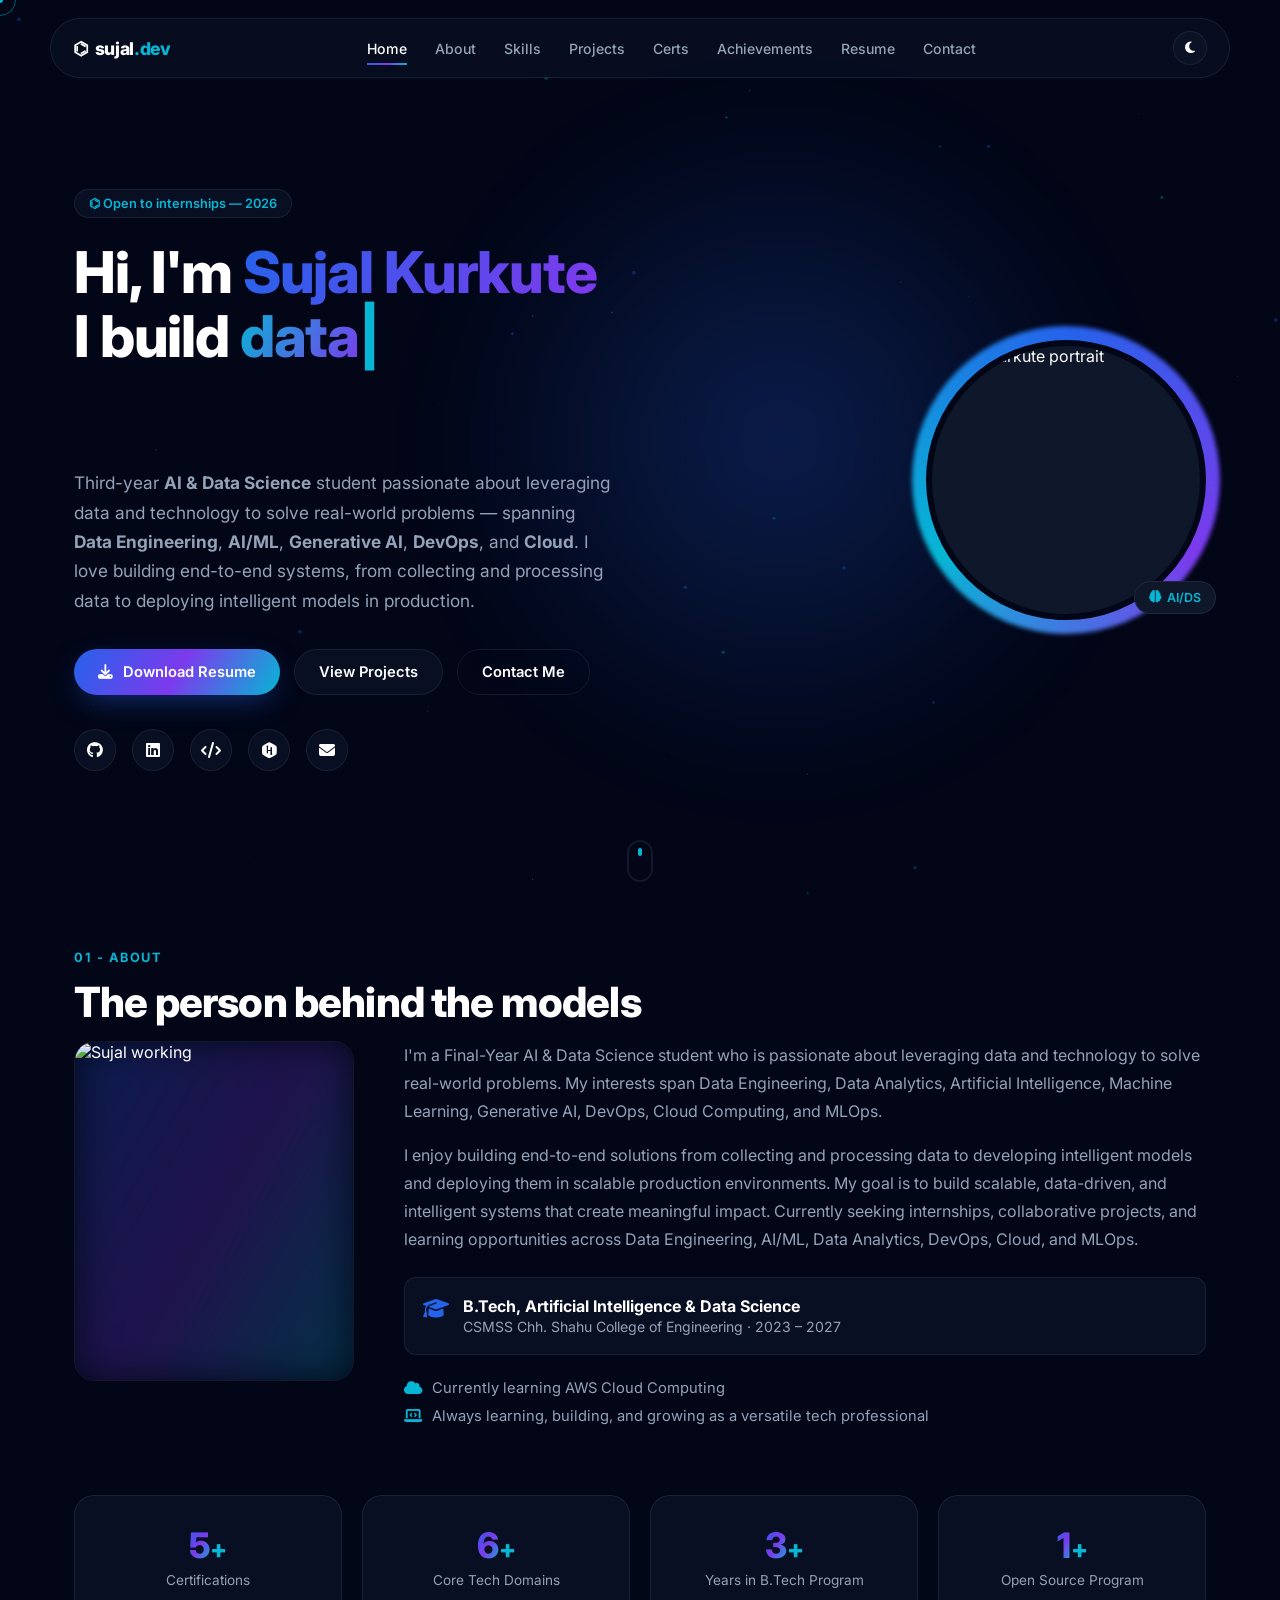
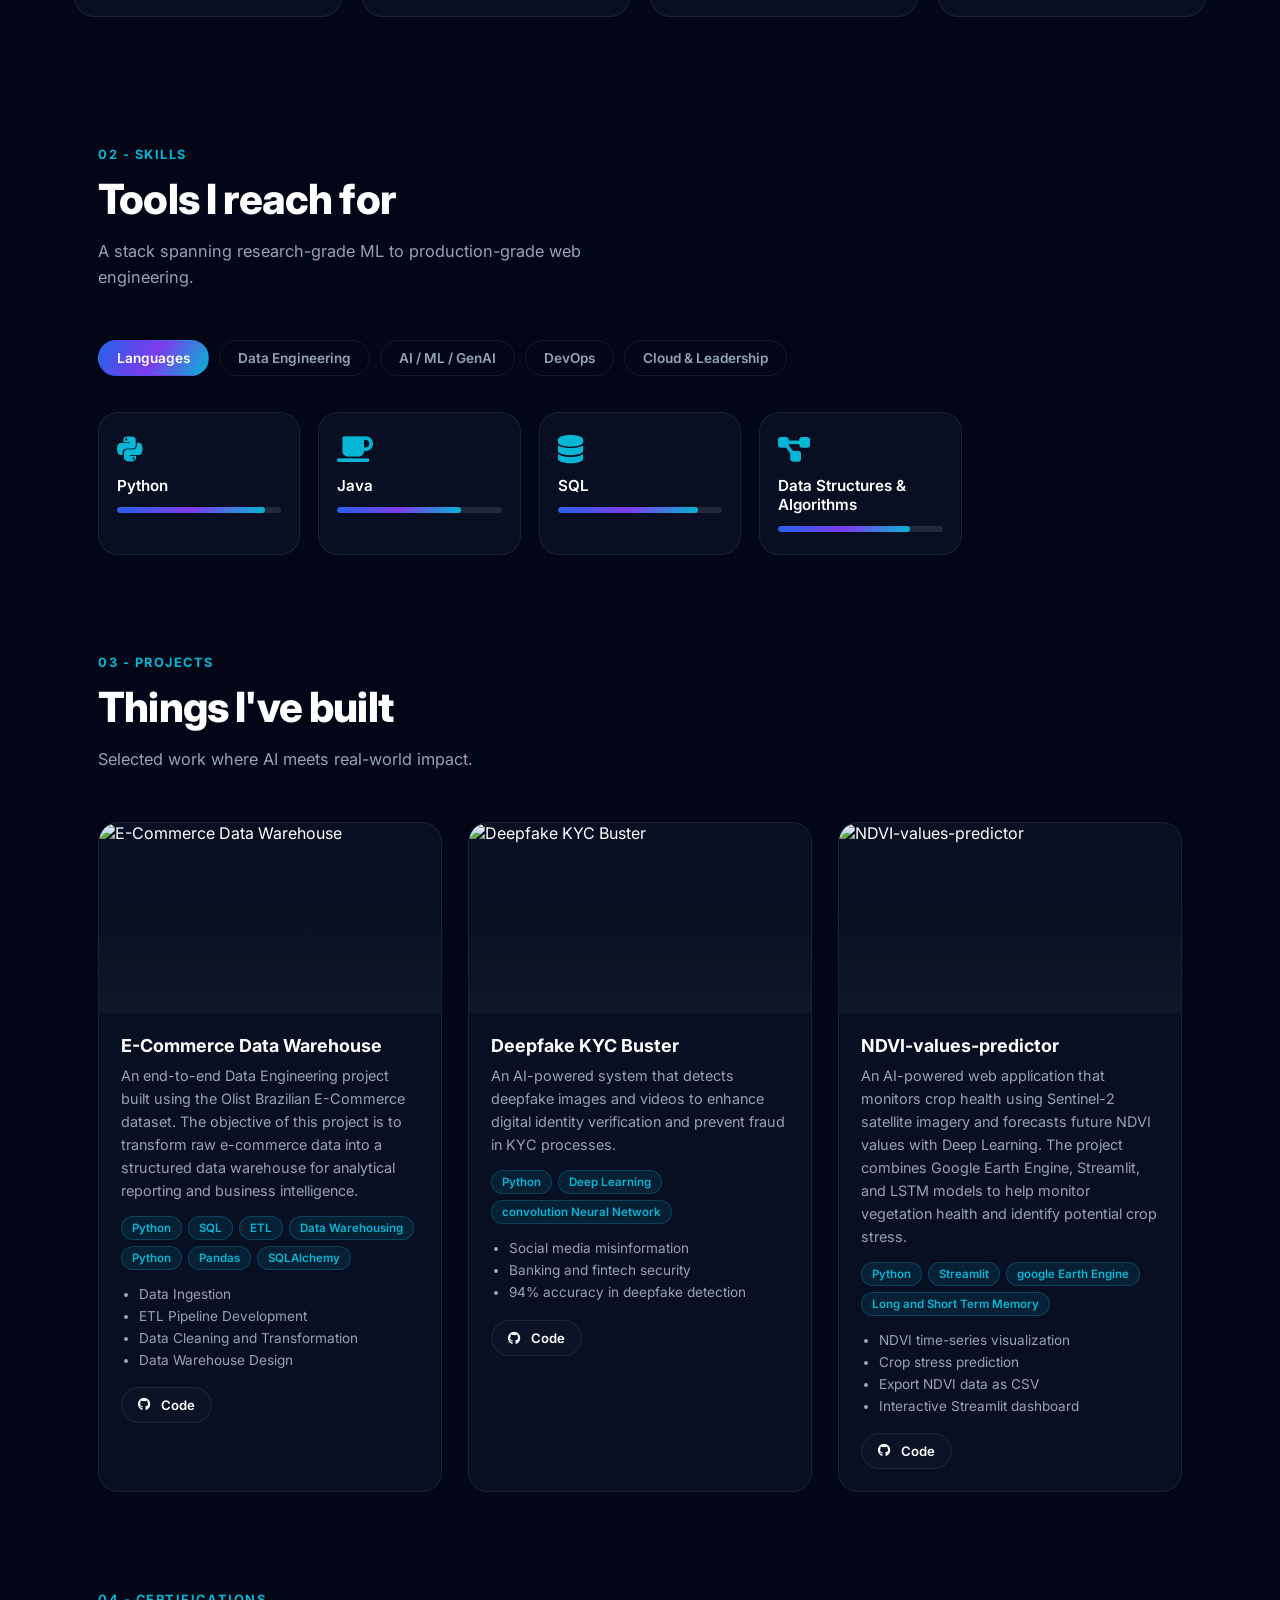
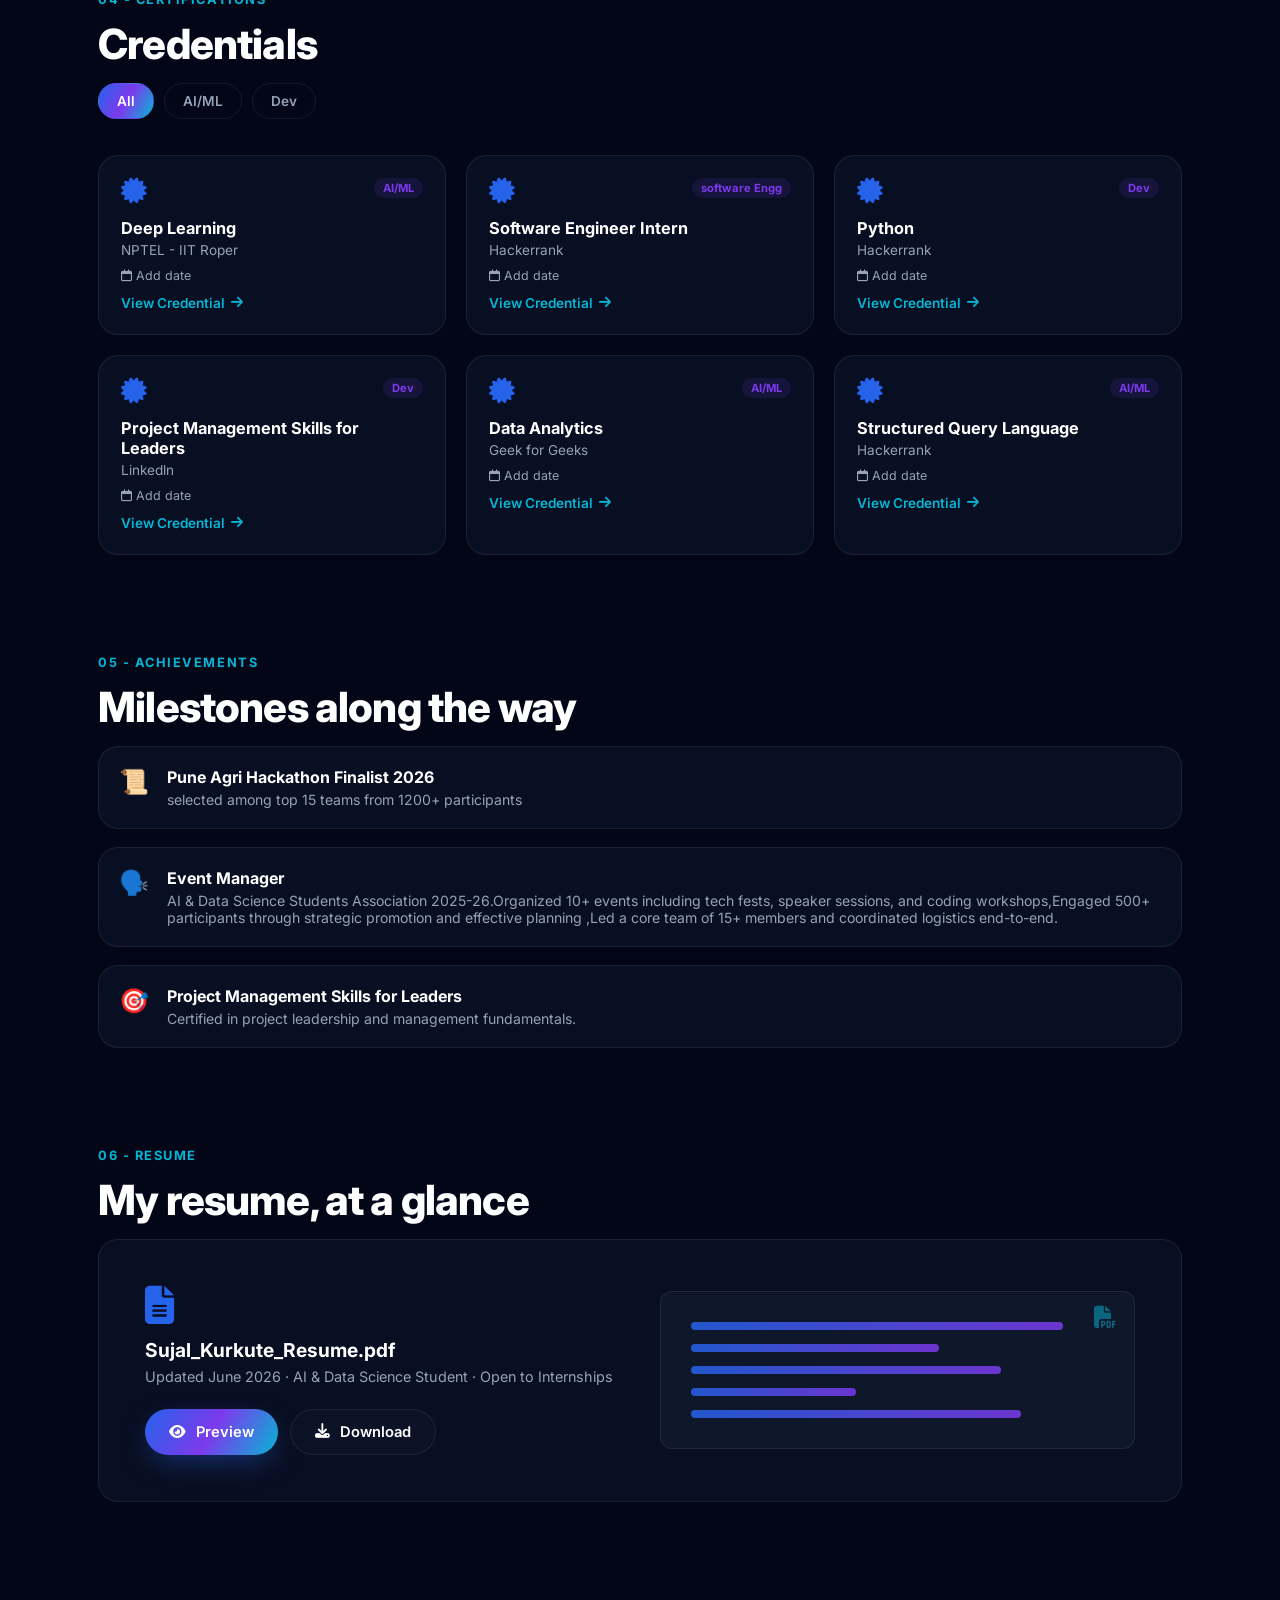
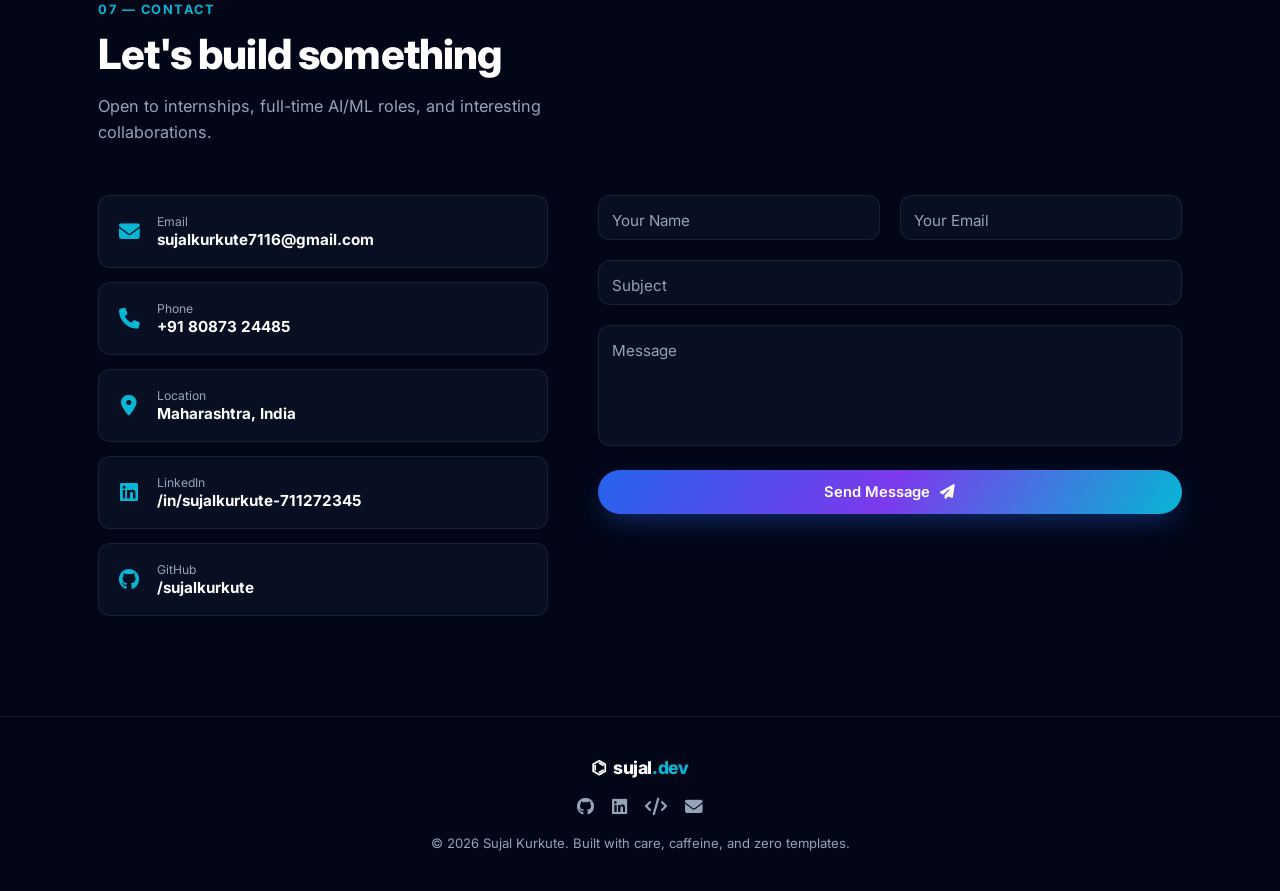
==== index.html @ b801f861 "initial portfolio" ====
<!DOCTYPE html>
<html lang="en">
<head>
<meta charset="UTF-8">
<meta name="viewport" content="width=device-width, initial-scale=1.0">
<title>Sujal Kurkute — AI & Data Science Student | Data Engineering · AI/ML · GenAI</title>
<meta name="description" content="Portfolio of Sujal Kurkute, Third-Year AI & Data Science student specializing in Data Engineering, AI/ML, Generative AI, DevOps, and Cloud. Open to internships.">
<meta property="og:title" content="Sujal Kurkute — AI & Data Science Student">
<meta property="og:description" content="Data Engineering • AI/ML • Generative AI • DevOps • Cloud — building end-to-end intelligent systems. Open to internships.">
<meta property="og:type" content="website">
<link rel="icon" href="data:image/svg+xml,<svg xmlns=%22http://www.w3.org/2000/svg%22 viewBox=%220 0 100 100%22><text y=%22.9em%22 font-size=%2290%22>⌬</text></svg>">

<link rel="preconnect" href="https://fonts.googleapis.com">
<link rel="preconnect" href="https://fonts.gstatic.com" crossorigin>
<link href="https://fonts.googleapis.com/css2?family=Inter:wght@300;400;500;600;700;800;900&family=JetBrains+Mono:wght@400;500;600&display=swap" rel="stylesheet">
<link rel="stylesheet" href="https://cdnjs.cloudflare.com/ajax/libs/font-awesome/6.5.2/css/all.min.css">
<link rel="stylesheet" href="style.css">
</head>
<body>

<!-- Loading Screen -->
<div id="loader">
  <div class="loader-inner">
    <div class="loader-mark">⌬</div>
    <div class="loader-bar"><span></span></div>
  </div>
</div>

<!-- Custom Cursor -->
<div id="cursor-dot"></div>
<div id="cursor-ring"></div>

<!-- Scroll Progress -->
<div id="scroll-progress"></div>

<!-- Background canvas (particles) -->
<canvas id="bg-canvas"></canvas>

<!-- NAVBAR -->
<header id="navbar">
  <nav class="nav-inner">
    <a href="#home" class="logo">⌬ <span>sujal<span class="accent">.dev</span></span></a>
    <ul class="nav-links">
      <li><a href="#home" class="nav-link active" data-link>Home</a></li>
      <li><a href="#about" class="nav-link" data-link>About</a></li>
      <li><a href="#skills" class="nav-link" data-link>Skills</a></li>
      <li><a href="#projects" class="nav-link" data-link>Projects</a></li>
      <li><a href="#certifications" class="nav-link" data-link>Certs</a></li>
      <li><a href="#achievements" class="nav-link" data-link>Achievements</a></li>
      <li><a href="#resume" class="nav-link" data-link>Resume</a></li>
      <li><a href="#contact" class="nav-link" data-link>Contact</a></li>
    </ul>
    <div class="nav-actions">
      <button id="theme-toggle" aria-label="Toggle theme"><i class="fa-solid fa-moon"></i></button>
      <button id="burger" aria-label="Open menu"><span></span><span></span><span></span></button>
    </div>
  </nav>
</header>

<!-- Mobile Menu -->
<div id="mobile-menu">
  <ul>
    <li><a href="#home" data-link>Home</a></li>
    <li><a href="#about" data-link>About</a></li>
    <li><a href="#skills" data-link>Skills</a></li>
    <li><a href="#projects" data-link>Projects</a></li>
    <li><a href="#certifications" data-link>Certs</a></li>
    <li><a href="#achievements" data-link>Achievements</a></li>
    <li><a href="#resume" data-link>Resume</a></li>
    <li><a href="#contact" data-link>Contact</a></li>
  </ul>
</div>

<main>

<!-- HERO -->
<section id="home" class="hero">
  <div class="hero-glow"></div>
  <div class="hero-content">
    <p class="hero-eyebrow reveal">⌬ Open to internships — 2026</p>
    <h1 class="hero-title reveal">
      <span class="hero-line">Hi, I'm <span class="grad-text">Sujal Kurkute</span></span>
      <span class="hero-line hero-typed">I build <span id="typed" class="grad-text-2"></span><span class="cursor-blink">|</span></span>
    </h1>
    <p class="hero-sub reveal">
      Third-year <b>AI &amp; Data Science</b> student passionate about leveraging data and technology to solve real-world problems — spanning <b>Data Engineering</b>, <b>AI/ML</b>, <b>Generative AI</b>, <b>DevOps</b>, and <b>Cloud</b>. I love building end-to-end systems, from collecting and processing data to deploying intelligent models in production.
    </p>
    <div class="hero-cta reveal">
      <a href="#resume" class="btn btn-primary"><i class="fa-solid fa-download"></i> Download Resume</a>
      <a href="#projects" class="btn btn-glass">View Projects</a>
      <a href="#contact" class="btn btn-ghost">Contact Me</a>
    </div>
    <div class="hero-socials reveal">
      <a href="https://github.com/" target="_blank" rel="noopener" aria-label="GitHub"><i class="fa-brands fa-github"></i></a>
      <a href="https://www.linkedin.com/in/sujalkurkute-711272345" target="_blank" rel="noopener" aria-label="LinkedIn"><i class="fa-brands fa-linkedin"></i></a>
      <a href="https://leetcode.com/u/SujalK3123/" target="_blank" rel="noopener" aria-label="LeetCode"><i class="fa-solid fa-code"></i></a>
      <a href="https://hackerrank.com/sujalkurkute7116" target="_blank" rel="noopener" aria-label="HackerRank"><i class="fa-brands fa-hackerrank"></i></a>
      <a href="mailto:sujalkurkute7116@gmail.com" aria-label="Email"><i class="fa-solid fa-envelope"></i></a>
    </div>
  </div>

  <div class="hero-portrait reveal">
    <div class="portrait-ring"></div>
    <div class="portrait-frame">
      <img src="https://api.dicebear.com/7.x/notionists/svg?seed=Sujal&backgroundColor=0f172a" alt="Sujal Kurkute portrait" loading="eager">
    </div>
    <div class="portrait-badge"><i class="fa-solid fa-brain"></i> AI/DS</div>
  </div>

  <a href="#about" class="scroll-indicator" aria-label="Scroll down">
    <span></span>
  </a>
</section>

<!-- ABOUT -->
<section id="about" class="section">
  <p class="section-eyebrow reveal">01 - About</p>
  <h2 class="section-title reveal">The person behind the models</h2>

  <div class="about-grid">
    <div class="about-photo reveal">
      <div class="about-photo-glow"></div>
      <img src="https://api.dicebear.com/7.x/notionists/svg?seed=SujalWork&backgroundColor=1e293b" alt="Sujal working" loading="lazy">
    </div>

    <div class="about-text reveal">
      <p>I'm a Final-Year AI &amp; Data Science student who is passionate about leveraging data and technology to solve real-world problems. My interests span Data Engineering, Data Analytics, Artificial Intelligence, Machine Learning, Generative AI, DevOps, Cloud Computing, and MLOps.</p>
      <p>I enjoy building end-to-end solutions from collecting and processing data to developing intelligent models and deploying them in scalable production environments. My goal is to build scalable, data-driven, and intelligent systems that create meaningful impact. Currently seeking internships, collaborative projects, and learning opportunities across Data Engineering, AI/ML, Data Analytics, DevOps, Cloud, and MLOps.</p>

      <div class="about-edu">
        <i class="fa-solid fa-graduation-cap"></i>
        <div>
          <strong>B.Tech, Artificial Intelligence & Data Science</strong>
          <span>CSMSS Chh. Shahu College of Engineering · 2023 – 2027</span>
        </div>
      </div>

      <div class="about-facts">
        <div class="fact"><i class="fa-solid fa-cloud"></i> Currently learning AWS Cloud Computing</div>
        <div class="fact"><i class="fa-solid fa-laptop-code"></i> Always learning, building, and growing as a versatile tech professional</div>
      </div>
    </div>
  </div>

  <div class="counters reveal">
    <div class="counter-card">
      <span class="counter" data-target="5">0</span><span class="counter-suffix">+</span>
      <p>Certifications</p>
    </div>
    <div class="counter-card">
      <span class="counter" data-target="6">0</span><span class="counter-suffix">+</span>
      <p>Core Tech Domains</p>
    </div>
    <div class="counter-card">
      <span class="counter" data-target="3">0</span><span class="counter-suffix">+</span>
      <p>Years in B.Tech Program</p>
    </div>
    <div class="counter-card">
      <span class="counter" data-target="1">0</span><span class="counter-suffix">+</span>
      <p>Open Source Program</p>
    </div>
  </div>


<!-- SKILLS -->
<section id="skills" class="section">
  <p class="section-eyebrow reveal">02 - Skills</p>
  <h2 class="section-title reveal">Tools I reach for</h2>
  <p class="section-sub reveal">A stack spanning research-grade ML to production-grade web engineering.</p>

  <div class="skills-tabs reveal" id="skills-tabs">
    <button class="tab-btn active" data-tab="languages">Languages</button>
    <button class="tab-btn" data-tab="data">Data Engineering</button>
    <button class="tab-btn" data-tab="ai">AI / ML / GenAI</button>
    <button class="tab-btn" data-tab="devops">DevOps</button>
    <button class="tab-btn" data-tab="cloud">Cloud & Leadership</button>
  </div>

  <div class="skills-grid" id="skills-grid"></div>
</section>

<!-- PROJECTS -->
<section id="projects" class="section">
  <p class="section-eyebrow reveal">03 - Projects</p>
  <h2 class="section-title reveal">Things I've built</h2>
  <p class="section-sub reveal">Selected work where AI meets real-world impact.</p>

  <div class="projects-grid" id="projects-grid"></div>
</section>

<!-- CERTIFICATIONS -->
<section id="certifications" class="section">
  <p class="section-eyebrow reveal">04 - Certifications</p>
  <h2 class="section-title reveal">Credentials</h2>

  <div class="cert-filters reveal" id="cert-filters">
    <button class="tab-btn active" data-filter="all">All</button>
    <button class="tab-btn" data-filter="AI/ML">AI/ML</button>
    <button class="tab-btn" data-filter="Dev">Dev</button>
  </div>

  <div class="certs-grid" id="certs-grid"></div>
</section>

<!-- ACHIEVEMENTS -->
<section id="achievements" class="section">
  <p class="section-eyebrow reveal">05 - Achievements</p>
  <h2 class="section-title reveal">Milestones along the way</h2>

  <div class="achievements-timeline" id="achievements-timeline"></div>
</section>

<!-- RESUME -->
<section id="resume" class="section">
  <p class="section-eyebrow reveal">06 - Resume</p>
  <h2 class="section-title reveal">My resume, at a glance</h2>

  <div class="resume-card reveal">
    <div class="resume-card-left">
      <i class="fa-solid fa-file-lines resume-icon"></i>
      <h3>Sujal_Kurkute_Resume.pdf</h3>
      <p>Updated June 2026 · AI & Data Science Student · Open to Internships</p>
      <div class="resume-actions">
        <a href="#" class="btn btn-primary" id="preview-resume-btn"><i class="fa-solid fa-eye"></i> Preview</a>
        <a href="assets/resume.pdf" download class="btn btn-glass"><i class="fa-solid fa-download"></i> Download</a>
      </div>
    </div>
    <div class="resume-card-right">
  <i class="fa-solid fa-file-pdf" style="position:absolute;top:14px;right:18px;font-size:1.4rem;color:var(--accent);opacity:.5;"></i>
  <div class="resume-mini-line" style="width:90%"></div>
      <div class="resume-mini-line" style="width:60%"></div>
      <div class="resume-mini-line" style="width:75%"></div>
      <div class="resume-mini-line" style="width:40%"></div>
      <div class="resume-mini-line" style="width:80%"></div>
    </div>
  </div>
</section>

<!-- CONTACT -->
<section id="contact" class="section">
  <p class="section-eyebrow reveal">07 — Contact</p>
  <h2 class="section-title reveal">Let's build something</h2>
  <p class="section-sub reveal">Open to internships, full-time AI/ML roles, and interesting collaborations.</p>

  <div class="contact-grid">
    <div class="contact-info reveal">
      <a href="mailto:sujalkurkute7116@gmail.com" class="contact-row">
        <i class="fa-solid fa-envelope"></i>
        <div><span>Email</span><strong>sujalkurkute7116@gmail.com</strong></div>
      </a>
      <a href="tel:+918087324485" class="contact-row">
        <i class="fa-solid fa-phone"></i>
        <div><span>Phone</span><strong>+91 80873 24485</strong></div>
      </a>
      <div class="contact-row">
        <i class="fa-solid fa-location-dot"></i>
        <div><span>Location</span><strong>Maharashtra, India</strong></div>
      </div>
      <a href="https://www.linkedin.com/in/sujalkurkute-711272345" target="_blank" rel="noopener" class="contact-row">
        <i class="fa-brands fa-linkedin"></i>
        <div><span>LinkedIn</span><strong>/in/sujalkurkute-711272345</strong></div>
      </a>
      <a href="https://github.com/sujalkurkute" target="_blank" rel="noopener" class="contact-row">
        <i class="fa-brands fa-github"></i>
        <div><span>GitHub</span><strong>/sujalkurkute</strong></div>
      </a>
    </div>

    <form class="contact-form reveal" id="contact-form">
      <div class="form-row">
        <div class="form-field">
          <input type="text" id="name" required placeholder=" ">
          <label for="name">Your Name</label>
        </div>
        <div class="form-field">
          <input type="email" id="email" required placeholder=" ">
          <label for="email">Your Email</label>
        </div>
      </div>
      <div class="form-field">
        <input type="text" id="subject" required placeholder=" ">
        <label for="subject">Subject</label>
      </div>
      <div class="form-field">
        <textarea id="message" rows="5" required placeholder=" "></textarea>
        <label for="message">Message</label>
      </div>
      <button type="submit" class="btn btn-primary btn-submit">
        <span class="btn-submit-text">Send Message</span>
        <i class="fa-solid fa-paper-plane"></i>
      </button>
      <div class="form-success" id="form-success">
        <i class="fa-solid fa-circle-check"></i> Message sent! I'll get back to you soon.
      </div>
    </form>
  </div>
</section>

</main>

<!-- FOOTER -->
<footer>
  <div class="footer-inner">
    <a href="#home" class="logo">⌬ <span>sujal<span class="accent">.dev</span></span></a>
    <div class="footer-socials">
      <a href="https://github.com/" target="_blank" rel="noopener" aria-label="GitHub"><i class="fa-brands fa-github"></i></a>
      <a href="https://www.linkedin.com/in/sujalkurkute-711272345" target="_blank" rel="noopener" aria-label="LinkedIn"><i class="fa-brands fa-linkedin"></i></a>
      <a href="https://leetcode.com/" target="_blank" rel="noopener" aria-label="LeetCode"><i class="fa-solid fa-code"></i></a>
      <a href="mailto:sujalkurkute7116@gmail.com" aria-label="Email"><i class="fa-solid fa-envelope"></i></a>
    </div>
    <p>© 2026 Sujal Kurkute. Built with care, caffeine, and zero templates.</p>
  </div>
  <button id="back-to-top" aria-label="Back to top"><i class="fa-solid fa-arrow-up"></i></button>
</footer>

<script src="script.js"></script>
</body>
</html>
---- style.css ----
/* =========================================================
   DESIGN TOKENS
========================================================= */
:root{
  --bg: #020617;
  --bg-soft: #060b1f;
  --card: #0F172A;
  --card-soft: rgba(15,23,42,0.6);
  --border: rgba(148,163,184,0.12);
  --text: #FFFFFF;
  --text-dim: #94A3B8;
  --primary: #2563EB;
  --secondary: #7C3AED;
  --accent: #06B6D4;
  --grad: linear-gradient(120deg, var(--primary), var(--secondary), var(--accent));
  --radius: 20px;
  --radius-sm: 12px;
  --shadow: 0 20px 60px -20px rgba(2,6,23,0.8);
  --ease: cubic-bezier(.16,1,.3,1);
}

[data-theme="light"]{
  --bg:#f4f6fb;
  --bg-soft:#eceff7;
  --card:#ffffff;
  --card-soft:rgba(255,255,255,0.7);
  --border: rgba(15,23,42,0.08);
  --text:#0b1224;
  --text-dim:#475569;
  --shadow: 0 20px 60px -20px rgba(15,23,42,0.15);
}

*{margin:0;padding:0;box-sizing:border-box;}
html{scroll-behavior:smooth;}
body{
  background:var(--bg);
  color:var(--text);
  font-family:'Inter',sans-serif;
  overflow-x:hidden;
  cursor:none;
  transition:background .4s var(--ease), color .4s var(--ease);
}
@media (max-width: 860px){ body{ cursor:auto; } #cursor-dot,#cursor-ring{display:none;} }

a{color:inherit;text-decoration:none;}
ul{list-style:none;}
button{font-family:inherit;border:none;background:none;color:inherit;cursor:pointer;}
img{max-width:100%;display:block;}
.accent{color:var(--accent);}
.grad-text{
  background:var(--grad);
  -webkit-background-clip:text;background-clip:text;color:transparent;
  background-size:200% auto; animation: gradMove 6s linear infinite;
}
.grad-text-2{
  background:linear-gradient(120deg,var(--accent),var(--secondary));
  -webkit-background-clip:text;background-clip:text;color:transparent;
}
@keyframes gradMove{ to{ background-position:200% center; } }

/* =========================================================
   LOADER
========================================================= */
#loader{
  position:fixed;inset:0;z-index:9999;background:var(--bg);
  display:flex;align-items:center;justify-content:center;
  transition:opacity .6s var(--ease), visibility .6s;
}
#loader.done{opacity:0;visibility:hidden;}
.loader-inner{text-align:center;}
.loader-mark{font-size:3rem;color:var(--primary);animation:pulse 1.4s ease-in-out infinite;}
@keyframes pulse{0%,100%{transform:scale(1);opacity:.7;}50%{transform:scale(1.15);opacity:1;}}
.loader-bar{width:160px;height:3px;background:rgba(148,163,184,.2);border-radius:99px;margin-top:18px;overflow:hidden;}
.loader-bar span{display:block;height:100%;width:40%;background:var(--grad);animation:loadbar 1.2s ease-in-out infinite;}
@keyframes loadbar{0%{transform:translateX(-100%);}100%{transform:translateX(250%);}}

/* =========================================================
   CURSOR
========================================================= */
#cursor-dot,#cursor-ring{
  position:fixed;top:0;left:0;pointer-events:none;z-index:9998;
  border-radius:50%; transform:translate(-50%,-50%);
}
#cursor-dot{width:6px;height:6px;background:var(--accent);}
#cursor-ring{width:32px;height:32px;border:1px solid rgba(6,182,212,.5);transition:width .2s,height .2s,border-color .2s,background .2s;}
#cursor-ring.hover{width:54px;height:54px;background:rgba(37,99,235,.12);border-color:var(--primary);}

/* =========================================================
   SCROLL PROGRESS
========================================================= */
#scroll-progress{
  position:fixed;top:0;left:0;height:3px;width:0%;z-index:9997;
  background:var(--grad); transition:width .1s linear;
}

/* =========================================================
   BACKGROUND CANVAS
========================================================= */
#bg-canvas{position:fixed;inset:0;z-index:0;pointer-events:none;opacity:.6;}

/* =========================================================
   NAVBAR
========================================================= */
#navbar{
  position:fixed;top:0;left:0;right:0;z-index:100;
  display:flex;justify-content:center;padding:18px 24px;
  transition:padding .3s var(--ease);
}
.nav-inner{
  width:100%;max-width:1180px;display:flex;align-items:center;justify-content:space-between;
  padding:12px 22px;border-radius:99px;
  background:rgba(15,23,42,.45);
  backdrop-filter:blur(10px);-webkit-backdrop-filter:blur(10px);
  border:1px solid var(--border);
  transition:background .3s, box-shadow .3s;
}
[data-theme="light"] .nav-inner{ background:rgba(255,255,255,.6); }
#navbar.scrolled .nav-inner{box-shadow:var(--shadow);}
.logo{font-weight:800;font-size:1.1rem;letter-spacing:-.02em;display:flex;gap:6px;align-items:center;}
.nav-links{display:flex;gap:28px;}
.nav-link{
  position:relative;font-size:.88rem;font-weight:500;color:var(--text-dim);
  padding:4px 0; transition:color .25s;
}
.nav-link::after{
  content:'';position:absolute;left:0;bottom:-4px;height:2px;width:0;
  background:var(--grad);transition:width .3s var(--ease);
}
.nav-link:hover,.nav-link.active{color:var(--text);}
.nav-link:hover::after,.nav-link.active::after{width:100%;}
.nav-actions{display:flex;align-items:center;gap:14px;}
#theme-toggle{
  width:34px;height:34px;border-radius:50%;display:flex;align-items:center;justify-content:center;
  background:var(--card-soft);border:1px solid var(--border);transition:transform .3s;
}
#theme-toggle:hover{transform:rotate(20deg);}
#burger{display:none;flex-direction:column;gap:5px;width:24px;}
#burger span{height:2px;width:100%;background:var(--text);border-radius:2px;transition:.3s;}

@media (max-width: 900px){
  .nav-links{display:none;}
  #burger{display:flex;}
}

#mobile-menu{
  position:fixed;top:0;right:0;height:100vh;width:78vw;max-width:320px;z-index:99;
  background:rgba(2,6,23,.9);backdrop-filter:blur(20px);
  transform:translateX(100%); transition:transform .45s var(--ease);
  display:flex;align-items:center;padding:40px;
}
[data-theme="light"] #mobile-menu{background:rgba(244,246,251,.95);}
#mobile-menu.open{transform:translateX(0);}
#mobile-menu ul{display:flex;flex-direction:column;gap:26px;}
#mobile-menu a{font-size:1.3rem;font-weight:600;}

/* =========================================================
   HERO
========================================================= */
.hero{
  position:relative;min-height:100vh;display:flex;align-items:center;justify-content:space-between;
  max-width:1180px;margin:0 auto;padding:140px 24px 80px;gap:40px;flex-wrap:wrap;
  z-index:1;
}
.hero-glow{
  position:absolute;top:10%;left:50%;width:700px;height:700px;
  background:radial-gradient(circle, rgba(37,99,235,.25), transparent 70%);
  filter:blur(40px); transform:translateX(-30%);z-index:-1;pointer-events:none;
}
.hero-content{flex:1 1 540px;max-width:640px;}
.hero-eyebrow{
  display:inline-flex;align-items:center;gap:8px;font-size:.8rem;font-weight:600;color:var(--accent);
  padding:6px 14px;border:1px solid var(--border);border-radius:99px;background:var(--card-soft);
  margin-bottom:22px;
}
.hero-title{font-size:clamp(2.2rem,5.5vw,3.6rem);font-weight:800;line-height:1.12;letter-spacing:-.02em;margin-bottom:20px;}
.hero-line{display:block;}
.hero-typed{
  min-height:2.5em;
  display:inline-block;
}
.cursor-blink{animation:blink 1s step-end infinite;color:var(--accent);}
@keyframes blink{50%{opacity:0;}}
.hero-sub{font-size:1.08rem;color:var(--text-dim);max-width:540px;line-height:1.7;margin-bottom:34px;}
.hero-cta{display:flex;gap:14px;flex-wrap:wrap;margin-bottom:34px;}
.hero-socials{display:flex;gap:16px;}
.hero-socials a{
  width:42px;height:42px;border-radius:50%;display:flex;align-items:center;justify-content:center;
  border:1px solid var(--border);background:var(--card-soft);transition:transform .25s,border-color .25s,color .25s;
}
.hero-socials a:hover{transform:translateY(-4px);border-color:var(--accent);color:var(--accent);}

.hero-portrait{position:relative;flex:0 0 280px;width:280px;height:280px;display:flex;align-items:center;justify-content:center;}
.portrait-ring{
  position:absolute;inset:-14px;border-radius:50%;
  background:conic-gradient(from 0deg, var(--primary), var(--secondary), var(--accent), var(--primary));
  animation:spin 8s linear infinite; filter:blur(2px);
}
@keyframes spin{to{transform:rotate(360deg);}}
.portrait-frame{
  position:relative;width:100%;height:100%;border-radius:50%;overflow:hidden;
  border:6px solid var(--bg); background:var(--card); z-index:1;
}
.portrait-frame img{width:100%;height:100%;object-fit:cover;}
.portrait-badge{
  position:absolute;bottom:6px;right:-10px;background:var(--card);border:1px solid var(--border);
  padding:8px 14px;border-radius:99px;font-size:.78rem;font-weight:600;display:flex;gap:6px;align-items:center;
  box-shadow:var(--shadow);z-index:2;color:var(--accent);
}

.scroll-indicator{
  position:absolute;bottom:18px;left:50%;transform:translateX(-50%);
  width:26px;height:42px;border:2px solid var(--border);border-radius:14px;
}
.scroll-indicator span{
  position:absolute;top:6px;left:50%;width:4px;height:8px;background:var(--accent);border-radius:2px;
  transform:translateX(-50%); animation:scrollDot 1.6s ease-in-out infinite;
}
@keyframes scrollDot{0%{opacity:1;top:6px;}100%{opacity:0;top:22px;}}

/* =========================================================
   BUTTONS
========================================================= */
.btn{
  display:inline-flex;align-items:center;gap:10px;padding:13px 24px;border-radius:99px;
  font-weight:600;font-size:.92rem;transition:transform .25s var(--ease), box-shadow .25s, background .25s, border-color .25s;
  white-space:nowrap;
}
.btn-primary{background:var(--grad);color:#fff;box-shadow:0 10px 30px -8px rgba(37,99,235,.5);}
.btn-primary:hover{transform:translateY(-3px);box-shadow:0 16px 36px -8px rgba(37,99,235,.65);}
.btn-glass{background:var(--card-soft);border:1px solid var(--border);backdrop-filter:blur(10px);}
.btn-glass:hover{transform:translateY(-3px);border-color:var(--accent);}
.btn-ghost{border:1px solid var(--border);}
.btn-ghost:hover{transform:translateY(-3px);border-color:var(--secondary);color:var(--secondary);}

/* =========================================================
   SECTIONS GENERIC
========================================================= */
.section{
  position:relative;max-width:1180px;margin:0 auto;padding:50px 24px;z-index:1;
}
.section-eyebrow{
  font-size:.8rem;font-weight:700;letter-spacing:.12em;text-transform:uppercase;color:var(--accent);margin-bottom:12px;
}
.section-title{font-size:clamp(1.8rem,3.6vw,2.6rem);font-weight:800;letter-spacing:-.02em;margin-bottom:14px;}
.section-sub{color:var(--text-dim);max-width:560px;margin-bottom:50px;font-size:1.02rem;line-height:1.6;}

/* reveal-on-scroll */
.reveal{opacity:0;transform:translateY(32px);transition:opacity .8s var(--ease), transform .8s var(--ease);}
.reveal.in{opacity:1;transform:translateY(0);}

/* =========================================================
   ABOUT
========================================================= */
.about-grid{display:grid;grid-template-columns:280px 1fr;gap:50px;margin-bottom:70px;}
@media (max-width:760px){.about-grid{grid-template-columns:1fr;}}
.about-photo{position:relative;border-radius:var(--radius);overflow:hidden;border:1px solid var(--border);height:340px;}
.about-photo img{width:100%;height:100%;object-fit:cover;}
.about-photo-glow{position:absolute;inset:-2px;background:var(--grad);opacity:.25;filter:blur(20px);z-index:-1;}
.about-text p{color:var(--text-dim);line-height:1.75;margin-bottom:16px;font-size:1rem;}
.about-edu{
  display:flex;gap:14px;align-items:flex-start;margin:24px 0;padding:18px;border:1px solid var(--border);
  border-radius:var(--radius-sm);background:var(--card-soft);
}
.about-edu i{color:var(--primary);font-size:1.3rem;margin-top:2px;}
.about-edu strong{display:block;}
.about-edu span{color:var(--text-dim);font-size:.88rem;}
.about-facts{display:flex;flex-direction:column;gap:10px;}
.fact{display:flex;gap:10px;align-items:center;color:var(--text-dim);font-size:.92rem;}
.fact i{color:var(--accent);width:18px;}

.counters{display:grid;grid-template-columns:repeat(4,1fr);gap:20px;margin-bottom:80px;}
@media (max-width:760px){.counters{grid-template-columns:repeat(2,1fr);}}
.counter-card{
  text-align:center;padding:28px 16px;border-radius:var(--radius);border:1px solid var(--border);
  background:var(--card-soft);
}
.counter{font-size:2.2rem;font-weight:800;background:var(--grad);-webkit-background-clip:text;background-clip:text;color:transparent;}
.counter-suffix{font-size:1.6rem;font-weight:800;color:var(--accent);}
.counter-card p{color:var(--text-dim);font-size:.85rem;margin-top:6px;}

.timeline{position:relative;padding-left:30px;border-left:2px solid var(--border);}
.timeline-item{position:relative;padding-bottom:34px;}
.timeline-item:last-child{padding-bottom:0;}
.timeline-dot{
  position:absolute;left:-37px;top:2px;width:14px;height:14px;border-radius:50%;
  background:var(--grad);box-shadow:0 0 0 4px var(--bg);
}
.timeline-date{font-size:.78rem;font-weight:700;color:var(--accent);text-transform:uppercase;letter-spacing:.05em;}
.timeline-item h4{margin:6px 0 6px;font-size:1.08rem;}
.timeline-item p{color:var(--text-dim);font-size:.92rem;}

/* =========================================================
   SKILLS
========================================================= */
.skills-tabs{display:flex;gap:10px;flex-wrap:wrap;margin-bottom:36px;}
.tab-btn{
  padding:9px 18px;border-radius:99px;border:1px solid var(--border);font-size:.85rem;font-weight:600;
  color:var(--text-dim); transition:.25s;
}
.tab-btn.active{background:var(--grad);color:#fff;border-color:transparent;}
.tab-btn:hover{color:var(--text);}

.skills-grid{display:grid;grid-template-columns:repeat(auto-fill,minmax(170px,1fr));gap:18px;}
.skill-card{
  position:relative;padding:22px 18px;border-radius:var(--radius);border:1px solid var(--border);
  background:var(--card-soft);overflow:hidden;transition:transform .3s var(--ease), border-color .3s;
}
.skill-card::before{
  content:'';position:absolute;inset:0;border-radius:var(--radius);padding:1px;
  background:var(--grad);opacity:0;transition:opacity .3s;
  -webkit-mask:linear-gradient(#fff 0 0) content-box, linear-gradient(#fff 0 0);
  -webkit-mask-composite:xor;mask-composite:exclude;
}
.skill-card:hover{transform:translateY(-6px);}
.skill-card:hover::before{opacity:1;}
.skill-icon{font-size:1.8rem;color:var(--accent);margin-bottom:12px;}
.skill-name{font-weight:600;font-size:.95rem;margin-bottom:12px;}
.skill-bar{height:6px;border-radius:99px;background:rgba(148,163,184,.18);overflow:hidden;}
.skill-bar span{display:block;height:100%;width:0;border-radius:99px;background:var(--grad);transition:width 1.1s var(--ease);}

/* =========================================================
   PROJECTS
========================================================= */
.projects-grid{display:grid;grid-template-columns:repeat(auto-fit,minmax(320px,1fr));gap:26px;}
.project-card{
  position:relative;border-radius:var(--radius);overflow:hidden;border:1px solid var(--border);
  background:var(--card-soft);transition:transform .15s var(--ease);transform-style:preserve-3d;
}
.project-img{height:190px;overflow:hidden;position:relative;}
.project-img img{width:100%;height:100%;object-fit:cover;transition:transform .5s var(--ease);}
.project-card:hover .project-img img{transform:scale(1.08);}
.project-img::after{
  content:'';position:absolute;inset:0;background:linear-gradient(180deg,transparent 40%, var(--card) 100%);
}
.project-body{padding:22px;}
.project-body h3{font-size:1.12rem;margin-bottom:8px;}
.project-body p{color:var(--text-dim);font-size:.9rem;line-height:1.6;margin-bottom:14px;}
.project-tags{display:flex;gap:6px;flex-wrap:wrap;margin-bottom:14px;}
.project-tags span{
  font-size:.72rem;font-weight:600;padding:4px 10px;border-radius:99px;color:var(--accent);
  background:rgba(6,182,212,.1);border:1px solid rgba(6,182,212,.25);
}
.project-features{list-style:disc;padding-left:18px;color:var(--text-dim);font-size:.85rem;margin-bottom:16px;line-height:1.6;}
.project-links{display:flex;gap:10px;}
.project-links .btn{padding:9px 16px;font-size:.82rem;}

/* =========================================================
   CERTS
========================================================= */
.cert-filters{display:flex;gap:10px;margin-bottom:36px;}
.certs-grid{display:grid;grid-template-columns:repeat(auto-fit,minmax(280px,1fr));gap:20px;}
.cert-card{
  padding:22px;border-radius:var(--radius);border:1px solid var(--border);background:var(--card-soft);
  transition:transform .3s var(--ease), border-color .3s;
}
.cert-card:hover{transform:translateY(-5px);border-color:var(--primary);}
.cert-card-top{display:flex;justify-content:space-between;align-items:flex-start;margin-bottom:14px;}
.cert-icon{font-size:1.6rem;color:var(--primary);}
.cert-tag{font-size:.7rem;font-weight:700;padding:3px 9px;border-radius:99px;background:rgba(124,58,237,.12);color:var(--secondary);}
.cert-card h4{font-size:1.02rem;margin-bottom:4px;}
.cert-card .cert-org{color:var(--text-dim);font-size:.85rem;margin-bottom:10px;}
.cert-card .cert-date{color:var(--text-dim);font-size:.78rem;}
.cert-link{display:inline-flex;align-items:center;gap:6px;margin-top:12px;font-size:.85rem;font-weight:600;color:var(--accent);}

/* =========================================================
   ACHIEVEMENTS
========================================================= */
.achievements-timeline{display:flex;flex-direction:column;gap:18px;}
.ach-item{
  display:flex;gap:18px;align-items:flex-start;padding:20px;border-radius:var(--radius);
  border:1px solid var(--border);background:var(--card-soft);transition:transform .3s, border-color .3s;
}
.ach-item:hover{transform:translateX(6px);border-color:var(--accent);}
.ach-icon{font-size:1.5rem;flex:0 0 auto;}
.ach-item h4{margin-bottom:4px;font-size:1rem;}
.ach-item p{color:var(--text-dim);font-size:.88rem;}

/* =========================================================
   RESUME
========================================================= */
.resume-card{
  display:grid;grid-template-columns:1fr 1fr;gap:40px;align-items:center;
  border:1px solid var(--border);background:var(--card-soft);border-radius:var(--radius);padding:46px;
}
@media (max-width:760px){.resume-card{grid-template-columns:1fr;}}
.resume-icon{font-size:2.4rem;color:var(--primary);margin-bottom:14px;}
.resume-card-left h3{font-size:1.2rem;margin-bottom:6px;}
.resume-card-left p{color:var(--text-dim);font-size:.9rem;margin-bottom:24px;}
.resume-actions{display:flex;gap:12px;flex-wrap:wrap;}
.resume-card-right{
  position:relative;display:flex;flex-direction:column;gap:14px;padding:30px;
  border-radius:var(--radius-sm);background:var(--card);border:1px solid var(--border);overflow:hidden;
}
.resume-card-right::after{
  content:'';position:absolute;top:0;left:-150%;width:60%;height:100%;
  background:linear-gradient(90deg, transparent, rgba(255,255,255,.08), transparent);
  animation:shimmer 3s ease-in-out infinite;
}
@keyframes shimmer{
  0%{left:-60%;}
  100%{left:140%;}
}
.resume-mini-line{
  height:8px;border-radius:99px;
  background:linear-gradient(90deg, var(--primary), var(--secondary), var(--accent));
  background-size:200% auto;
  animation:gradMove 4s linear infinite, growLine 1.2s var(--ease) backwards;
  opacity:.85;
}
.resume-mini-line:nth-child(1){animation-delay:.1s;}
.resume-mini-line:nth-child(2){animation-delay:.25s;}
.resume-mini-line:nth-child(3){animation-delay:.4s;}
.resume-mini-line:nth-child(4){animation-delay:.55s;}
.resume-mini-line:nth-child(5){animation-delay:.7s;}
@keyframes growLine{
  from{ width:0% !important; }
}

/* =========================================================
   CONTACT
========================================================= */
.contact-grid{display:grid;grid-template-columns:1fr 1.3fr;gap:50px;}
@media (max-width:800px){.contact-grid{grid-template-columns:1fr;}}
.contact-info{display:flex;flex-direction:column;gap:14px;}
.contact-row{
  display:flex;gap:16px;align-items:center;padding:18px;border-radius:var(--radius-sm);
  border:1px solid var(--border);background:var(--card-soft);transition:transform .25s,border-color .25s;
}
.contact-row:hover{transform:translateX(6px);border-color:var(--primary);}
.contact-row i{font-size:1.3rem;color:var(--accent);width:24px;text-align:center;}
.contact-row span{display:block;font-size:.76rem;color:var(--text-dim);}
.contact-row strong{font-size:.95rem;}

.contact-form{display:flex;flex-direction:column;gap:20px;}
.form-row{display:grid;grid-template-columns:1fr 1fr;gap:20px;}
@media (max-width:560px){.form-row{grid-template-columns:1fr;}}
.form-field{position:relative;}
.form-field input,.form-field textarea{
  width:100%;padding:16px 14px 8px;background:var(--card-soft);border:1px solid var(--border);
  border-radius:var(--radius-sm);color:var(--text);font-family:inherit;font-size:.95rem;resize:none;
  transition:border-color .25s;
}
.form-field input:focus,.form-field textarea:focus{outline:none;border-color:var(--primary);}
.form-field label{
  position:absolute;left:14px;top:16px;color:var(--text-dim);font-size:.95rem;pointer-events:none;
  transition:.2s var(--ease);
}
.form-field input:focus + label,.form-field input:not(:placeholder-shown) + label,
.form-field textarea:focus + label,.form-field textarea:not(:placeholder-shown) + label{
  top:5px;font-size:.7rem;color:var(--accent);
}
.btn-submit{justify-content:center;position:relative;overflow:hidden;}
.form-success{
  display:none;align-items:center;gap:8px;color:#22c55e;font-size:.9rem;font-weight:600;
}
.form-success.show{display:flex;animation:fadeUp .4s var(--ease);}
@keyframes fadeUp{from{opacity:0;transform:translateY(8px);}to{opacity:1;transform:translateY(0);}}

/* =========================================================
   FOOTER
========================================================= */
footer{position:relative;border-top:1px solid var(--border);padding:40px 24px;z-index:1;}
.footer-inner{max-width:1180px;margin:0 auto;display:flex;flex-direction:column;align-items:center;gap:18px;text-align:center;}
.footer-socials{display:flex;gap:18px;}
.footer-socials a{color:var(--text-dim);font-size:1.1rem;transition:color .25s;}
.footer-socials a:hover{color:var(--accent);}
footer p{color:var(--text-dim);font-size:.82rem;}
#back-to-top{
  position:fixed;bottom:26px;right:26px;width:46px;height:46px;border-radius:50%;
  background:var(--grad);color:#fff;display:flex;align-items:center;justify-content:center;
  box-shadow:var(--shadow);opacity:0;pointer-events:none;transform:translateY(10px);
  transition:opacity .3s,transform .3s; z-index:50;
}
#back-to-top.show{opacity:1;pointer-events:auto;transform:translateY(0);}

/* Reduced motion */
@media (prefers-reduced-motion: reduce){
  *{animation-duration:.001ms !important;transition-duration:.001ms !important;}
}

/* Focus visibility */
a:focus-visible,button:focus-visible,input:focus-visible,textarea:focus-visible{
  outline:2px solid var(--accent);outline-offset:2px;
}
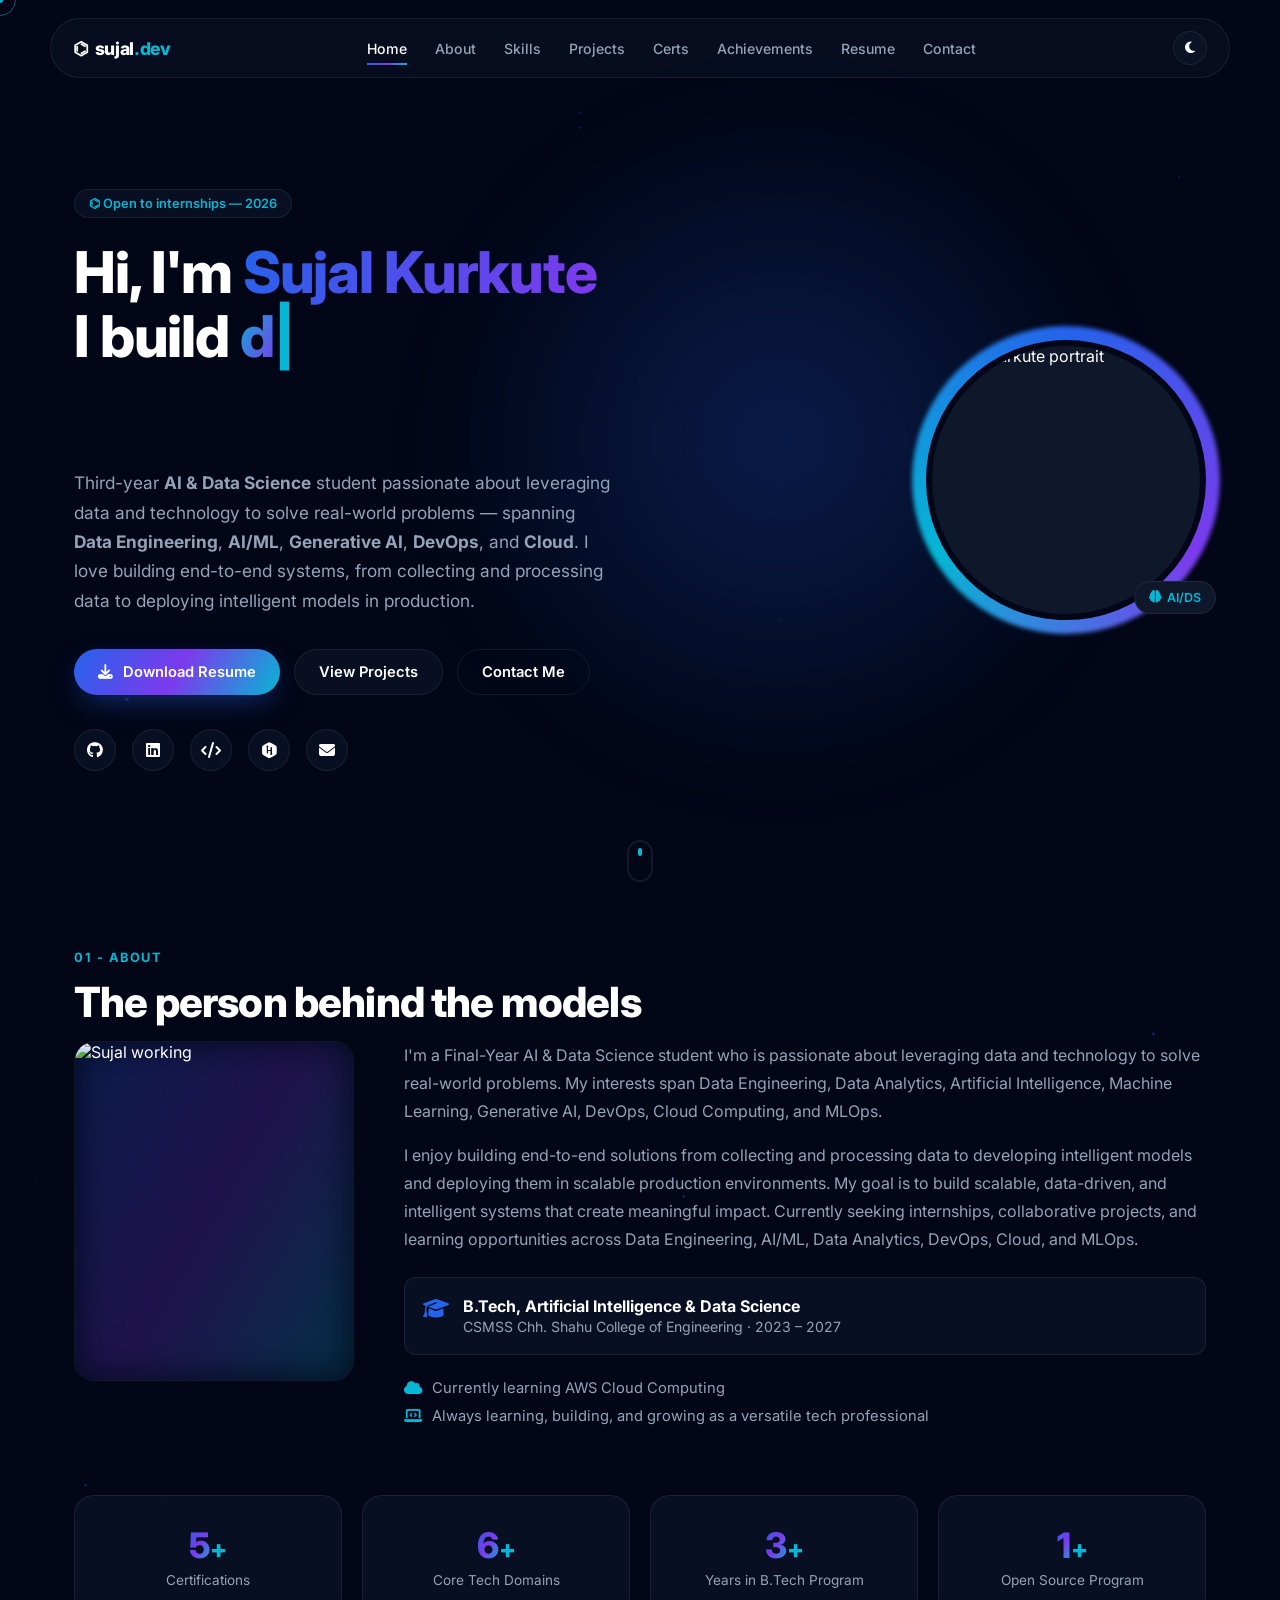
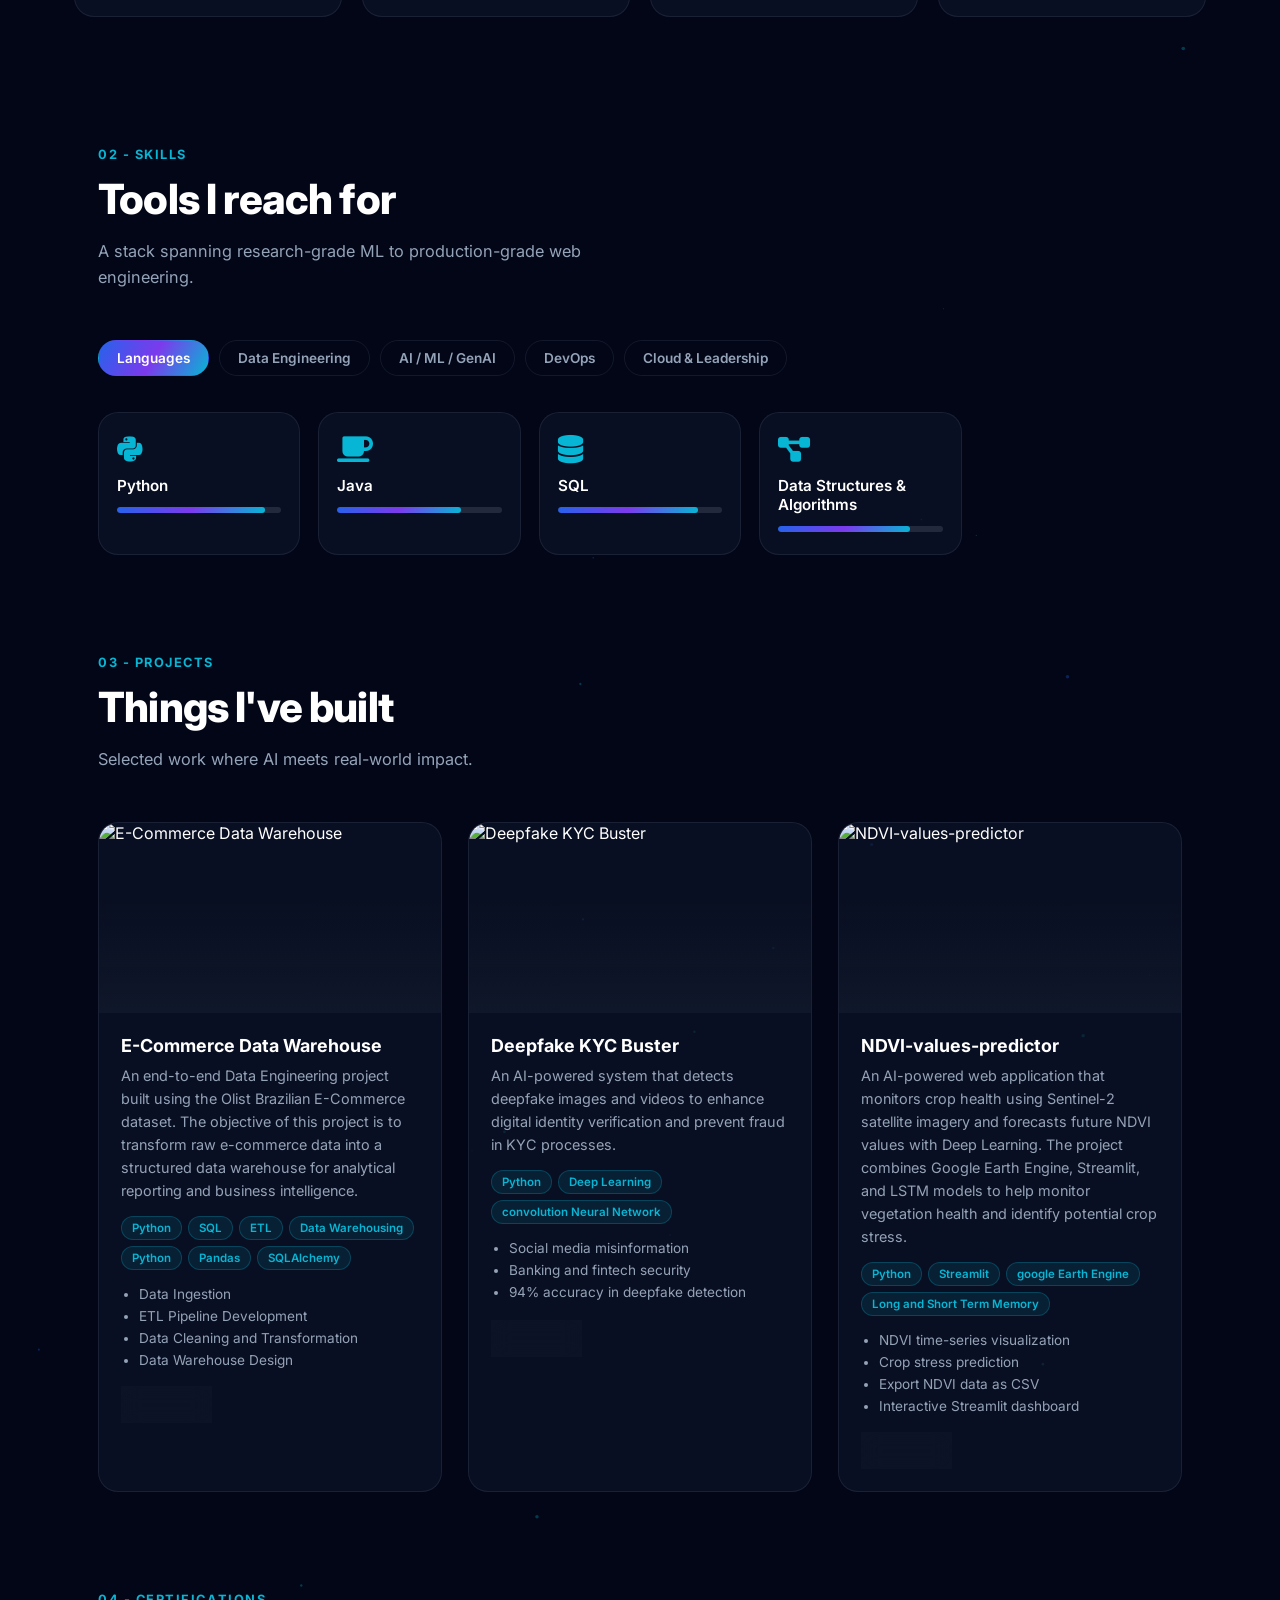
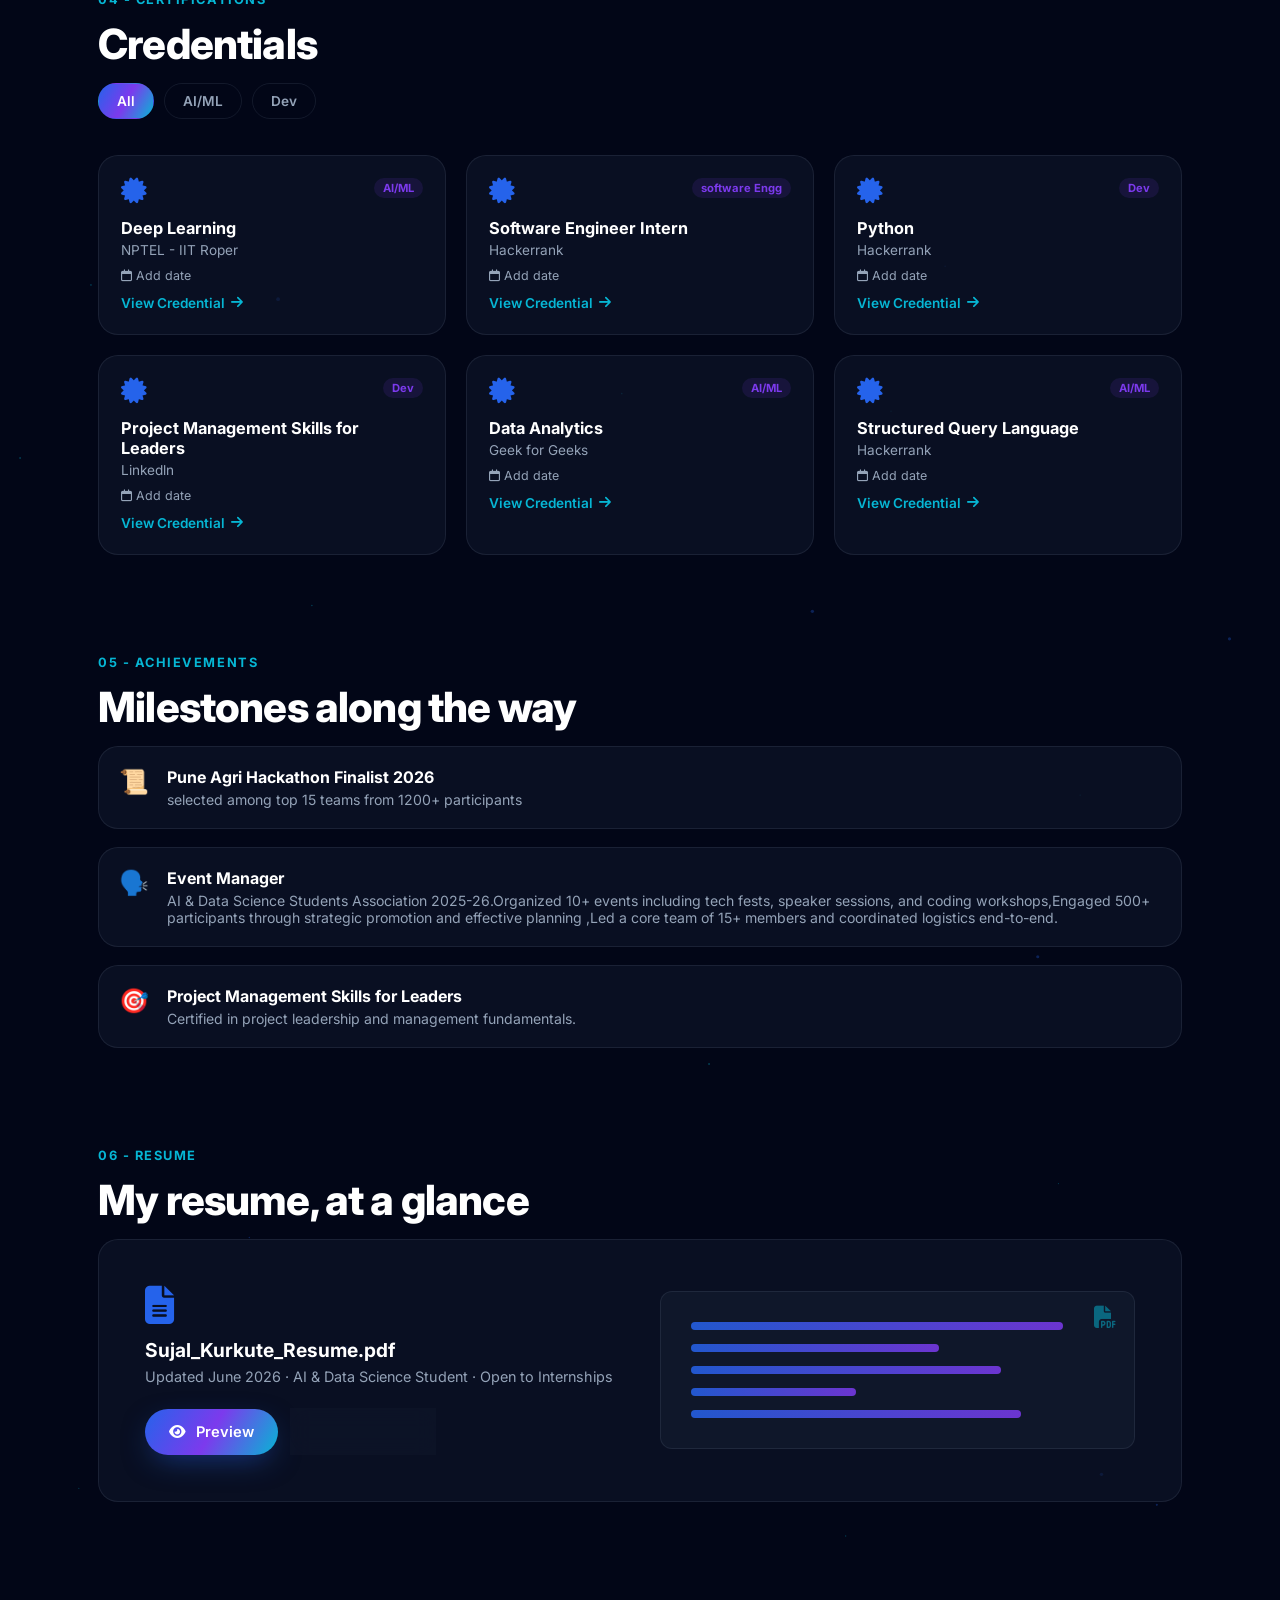
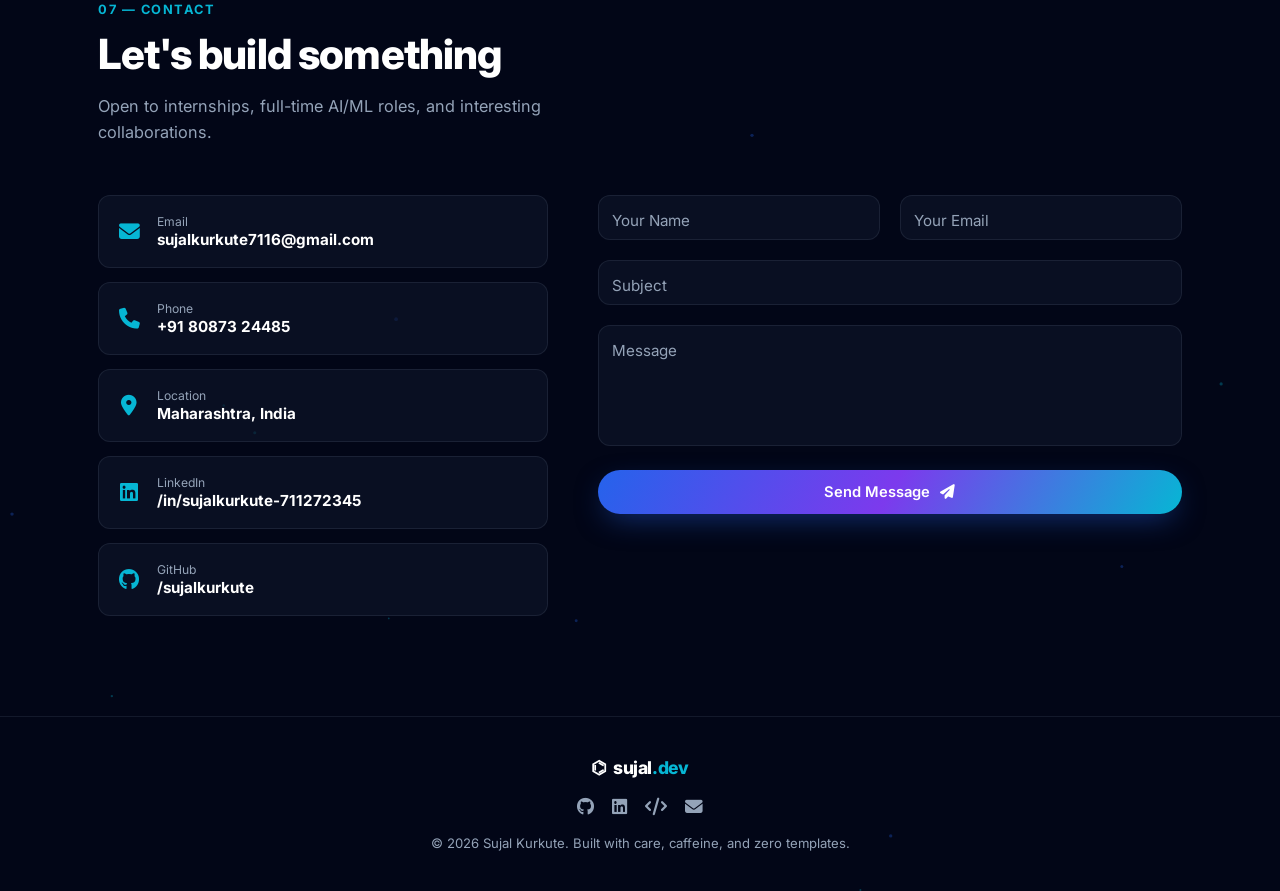
==== commit 7d77c5e7: "update_pic" ====
--- a/index.html
+++ b/index.html
@@ -102,7 +102,7 @@
   <div class="hero-portrait reveal">
     <div class="portrait-ring"></div>
     <div class="portrait-frame">
-      <img src="https://api.dicebear.com/7.x/notionists/svg?seed=Sujal&backgroundColor=0f172a" alt="Sujal Kurkute portrait" loading="eager">
+      <img src="assets/sujal_pic.png" alt="Sujal Kurkute portrait" loading="eager">
     </div>
     <div class="portrait-badge"><i class="fa-solid fa-brain"></i> AI/DS</div>
   </div>
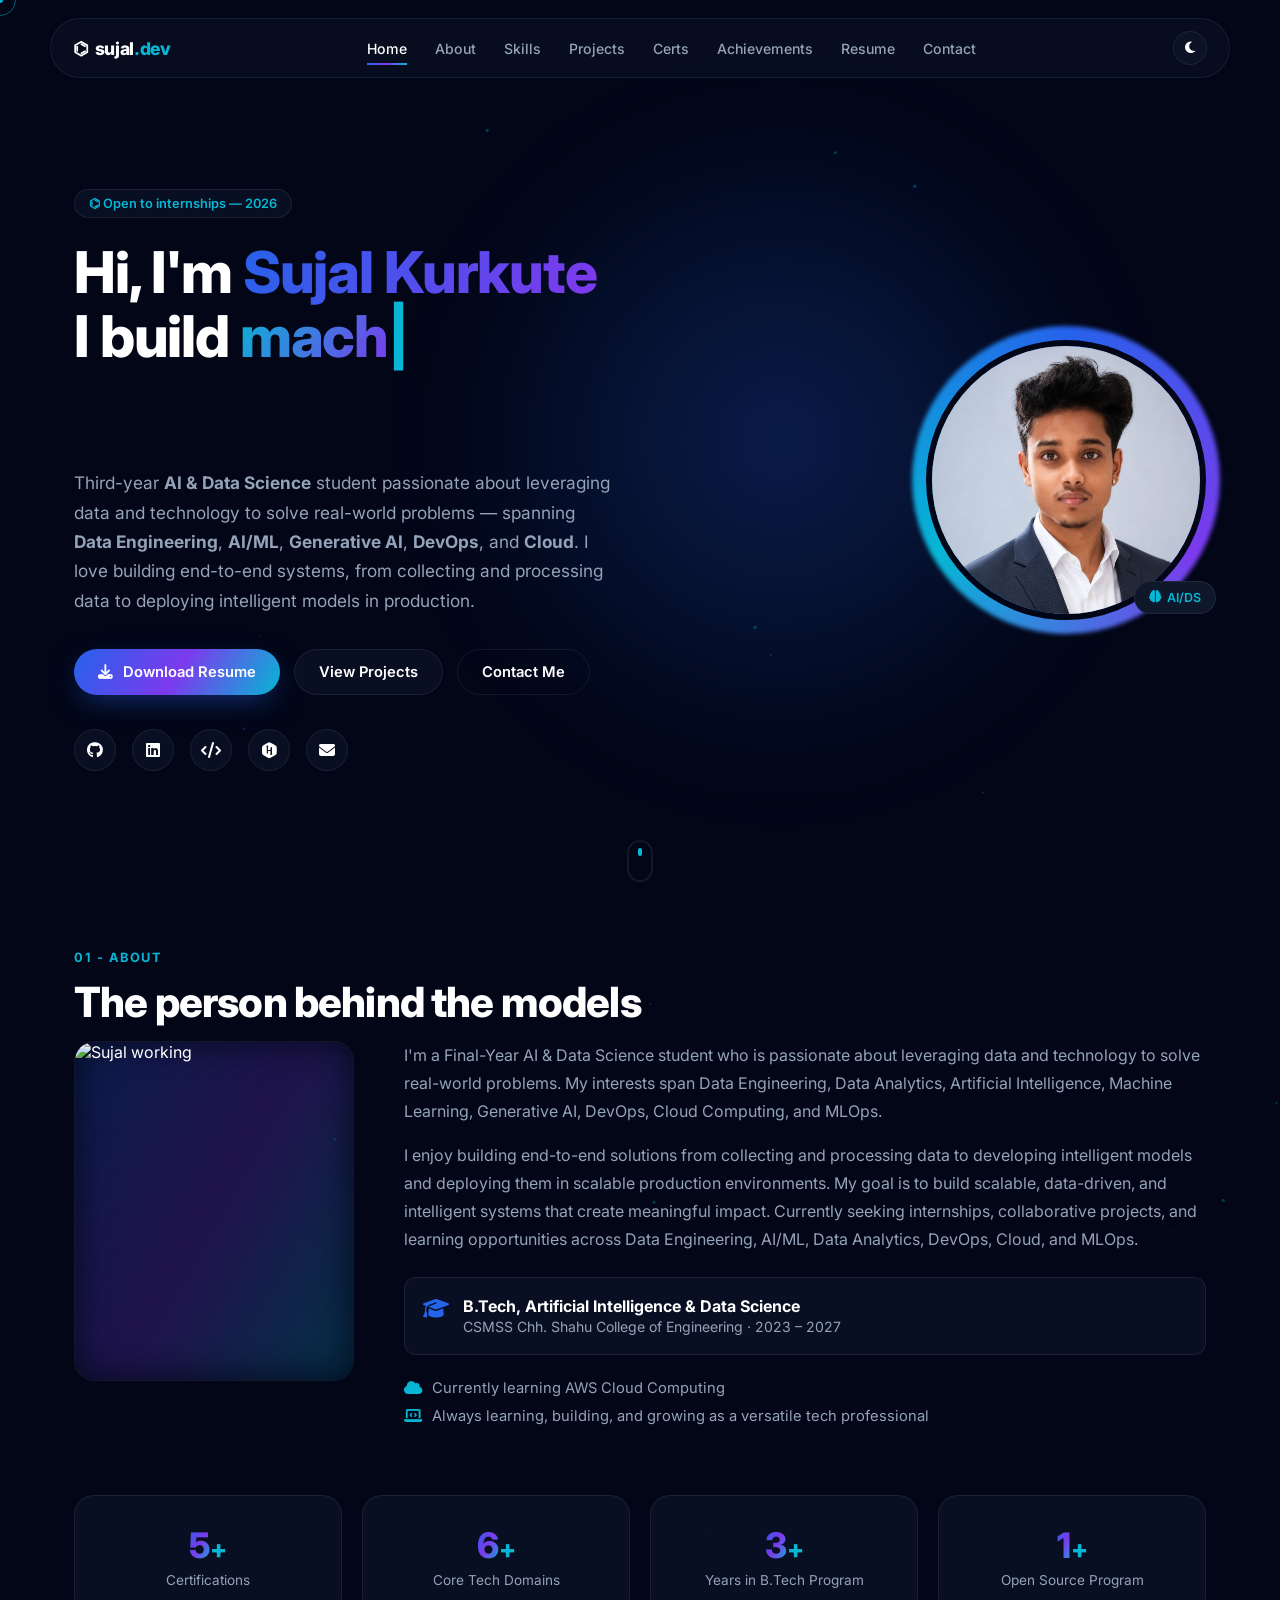
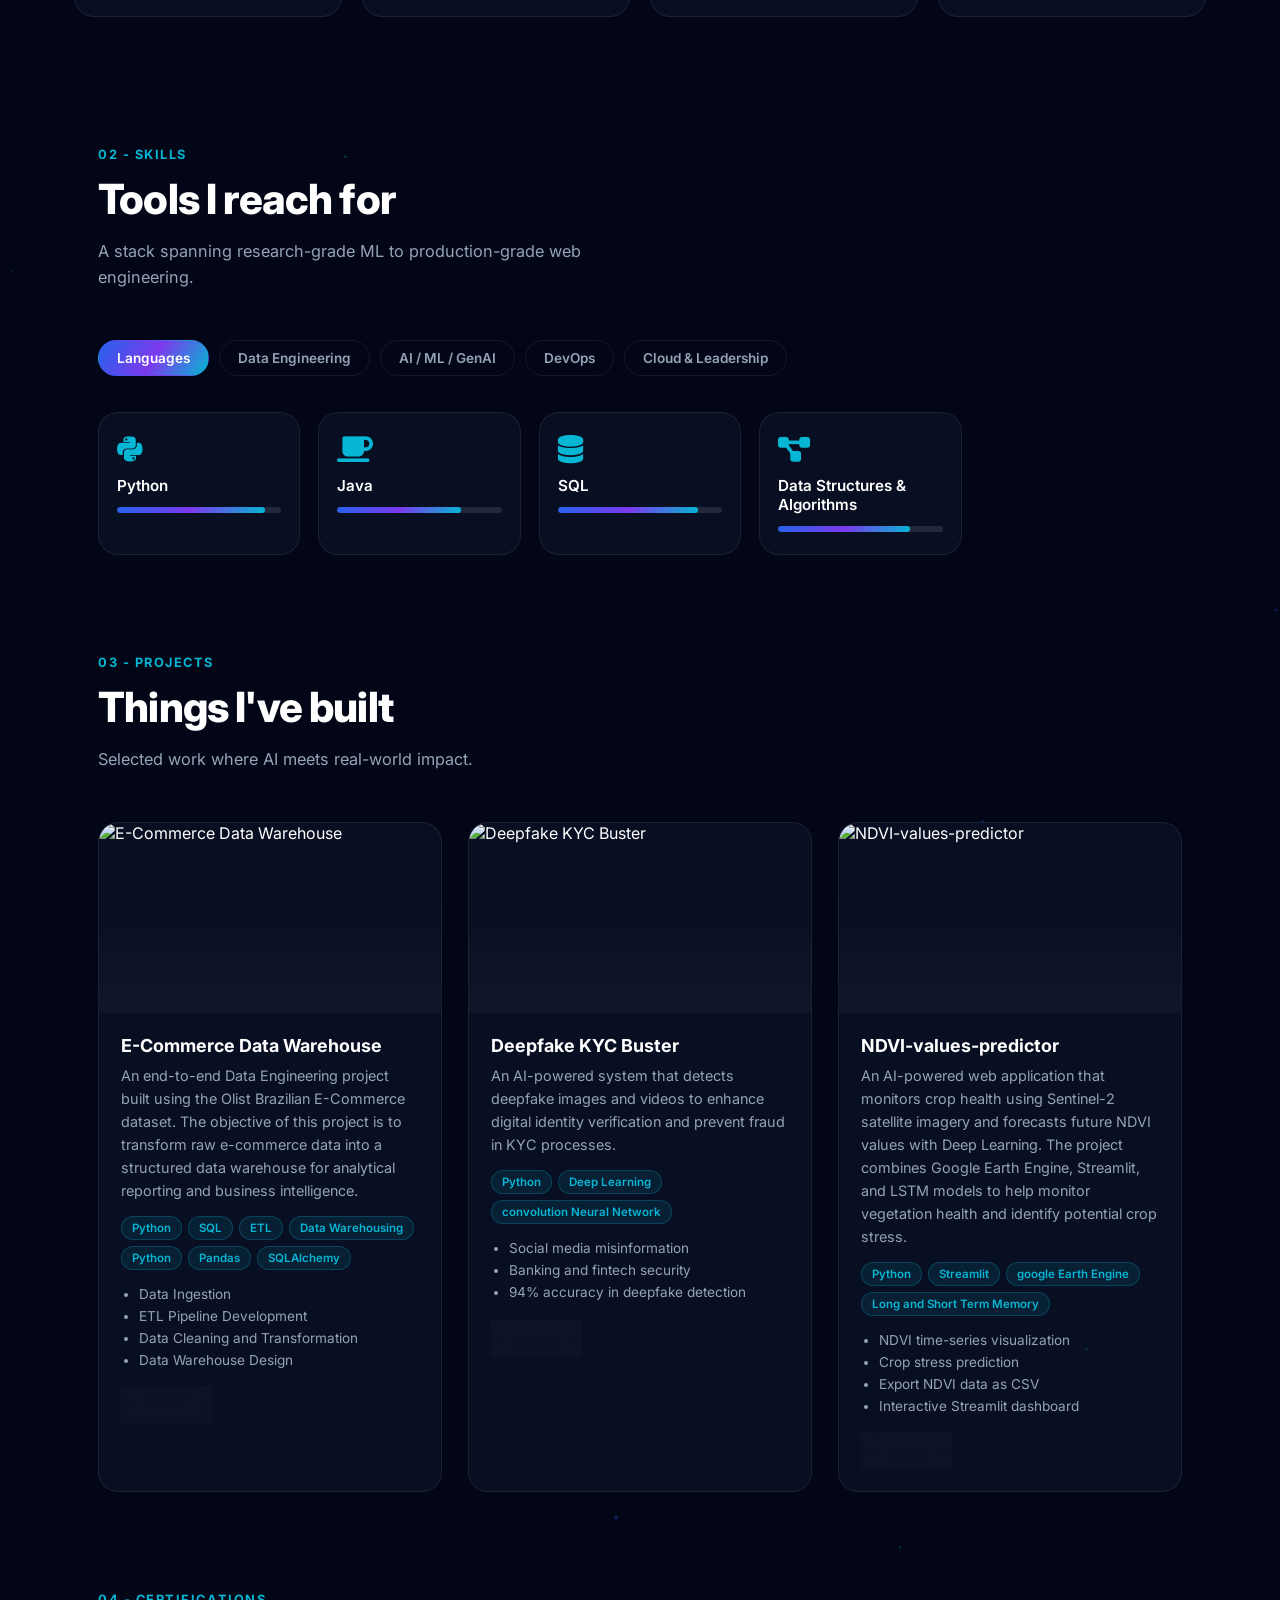
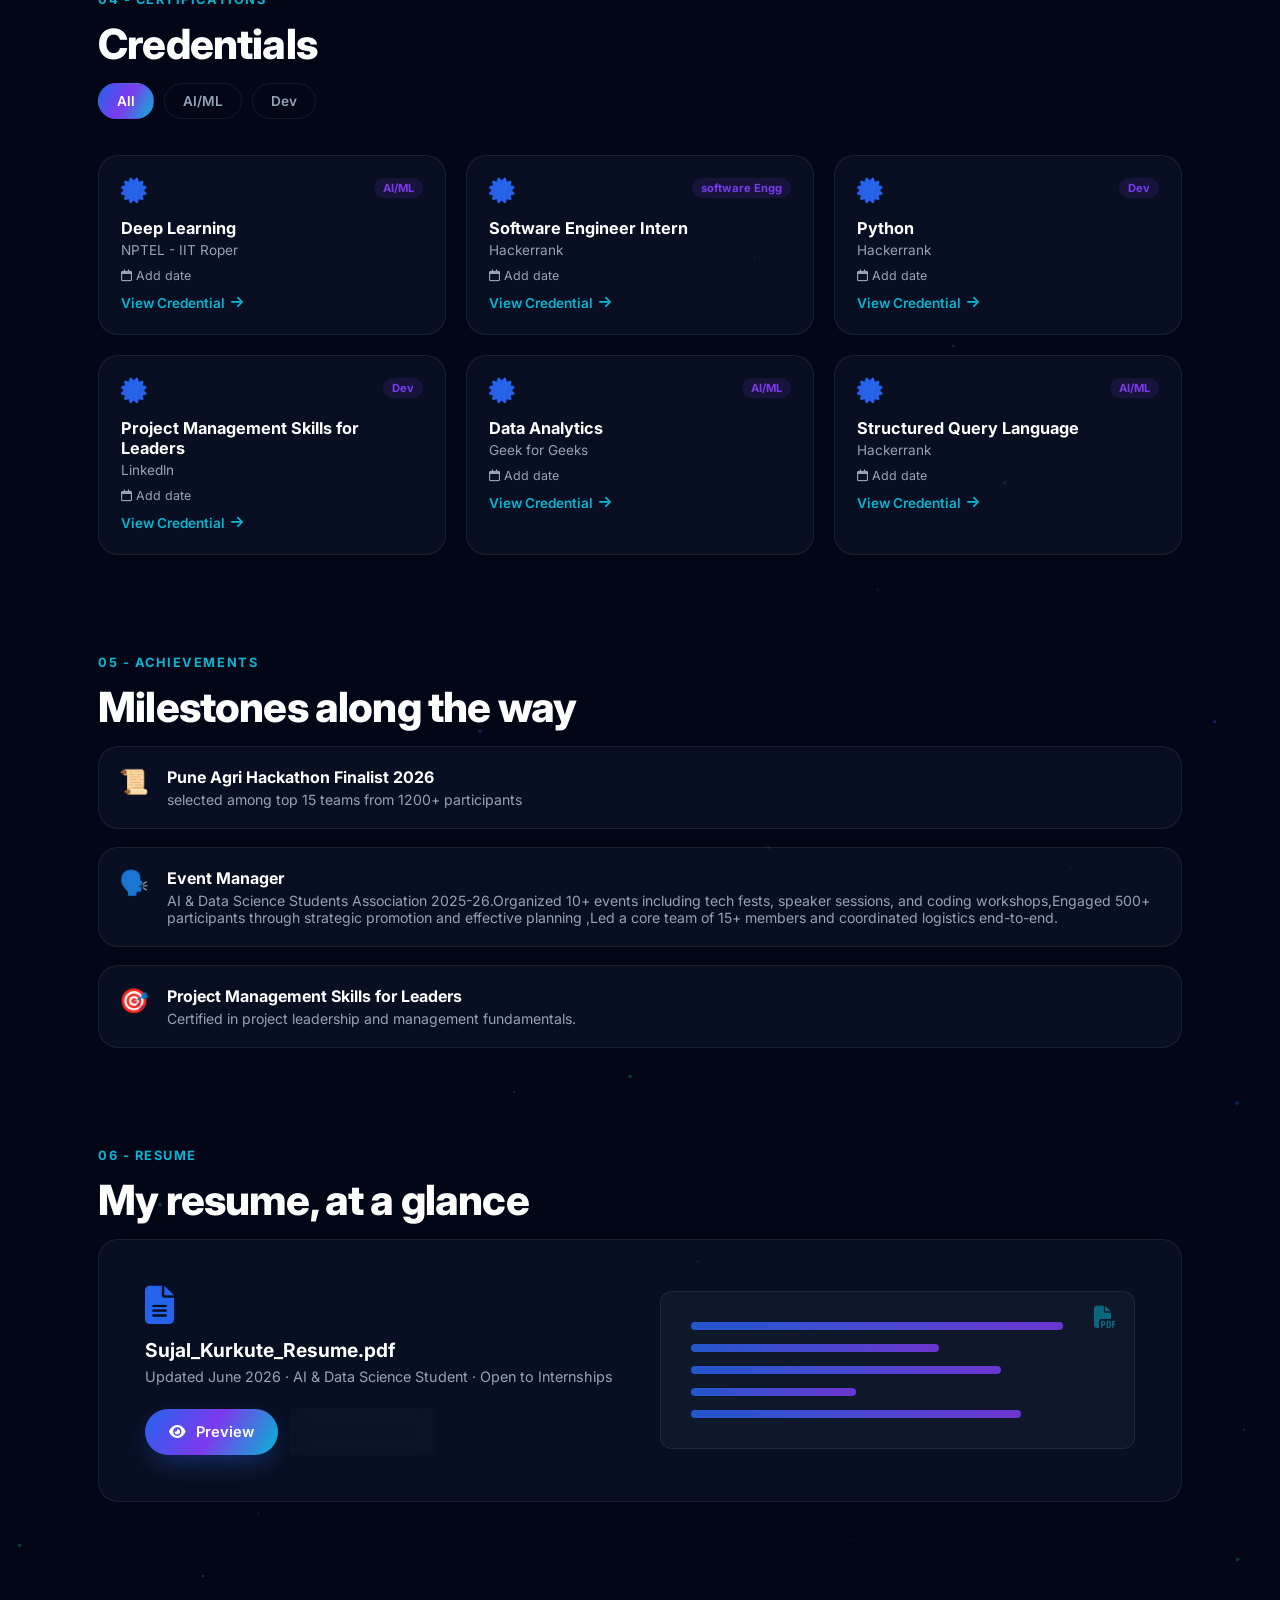
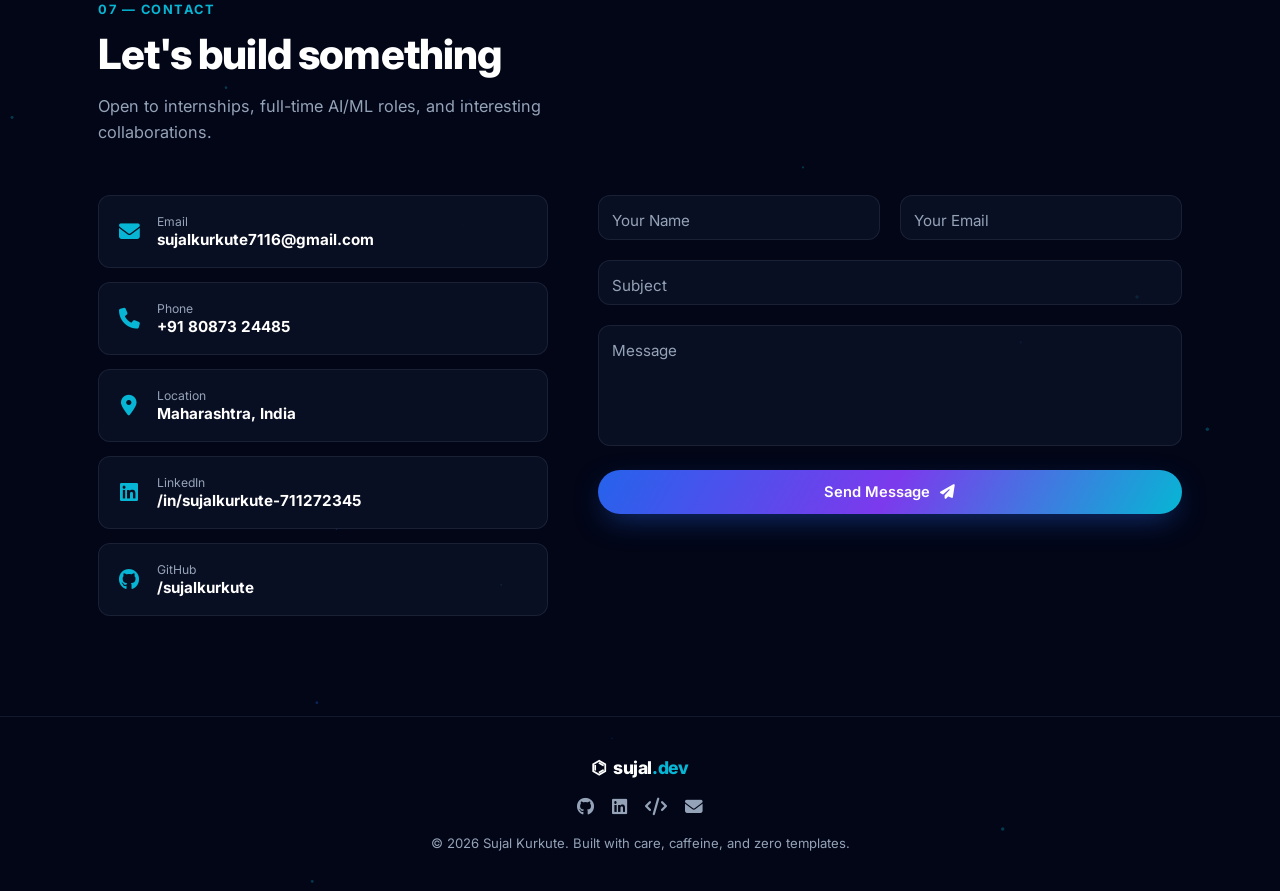
==== commit 7331416c: "Merge remote changes" ====
--- a/index.html
+++ b/index.html
@@ -102,7 +102,7 @@
   <div class="hero-portrait reveal">
     <div class="portrait-ring"></div>
     <div class="portrait-frame">
-      <img src="assets/sujal_pic.png" alt="Sujal Kurkute portrait" loading="eager">
+      <img src="assets/WhatsApp Image 2026-06-28 at 12.01.11 PM.jpeg" alt="Sujal Kurkute portrait" loading="eager">
     </div>
     <div class="portrait-badge"><i class="fa-solid fa-brain"></i> AI/DS</div>
   </div>
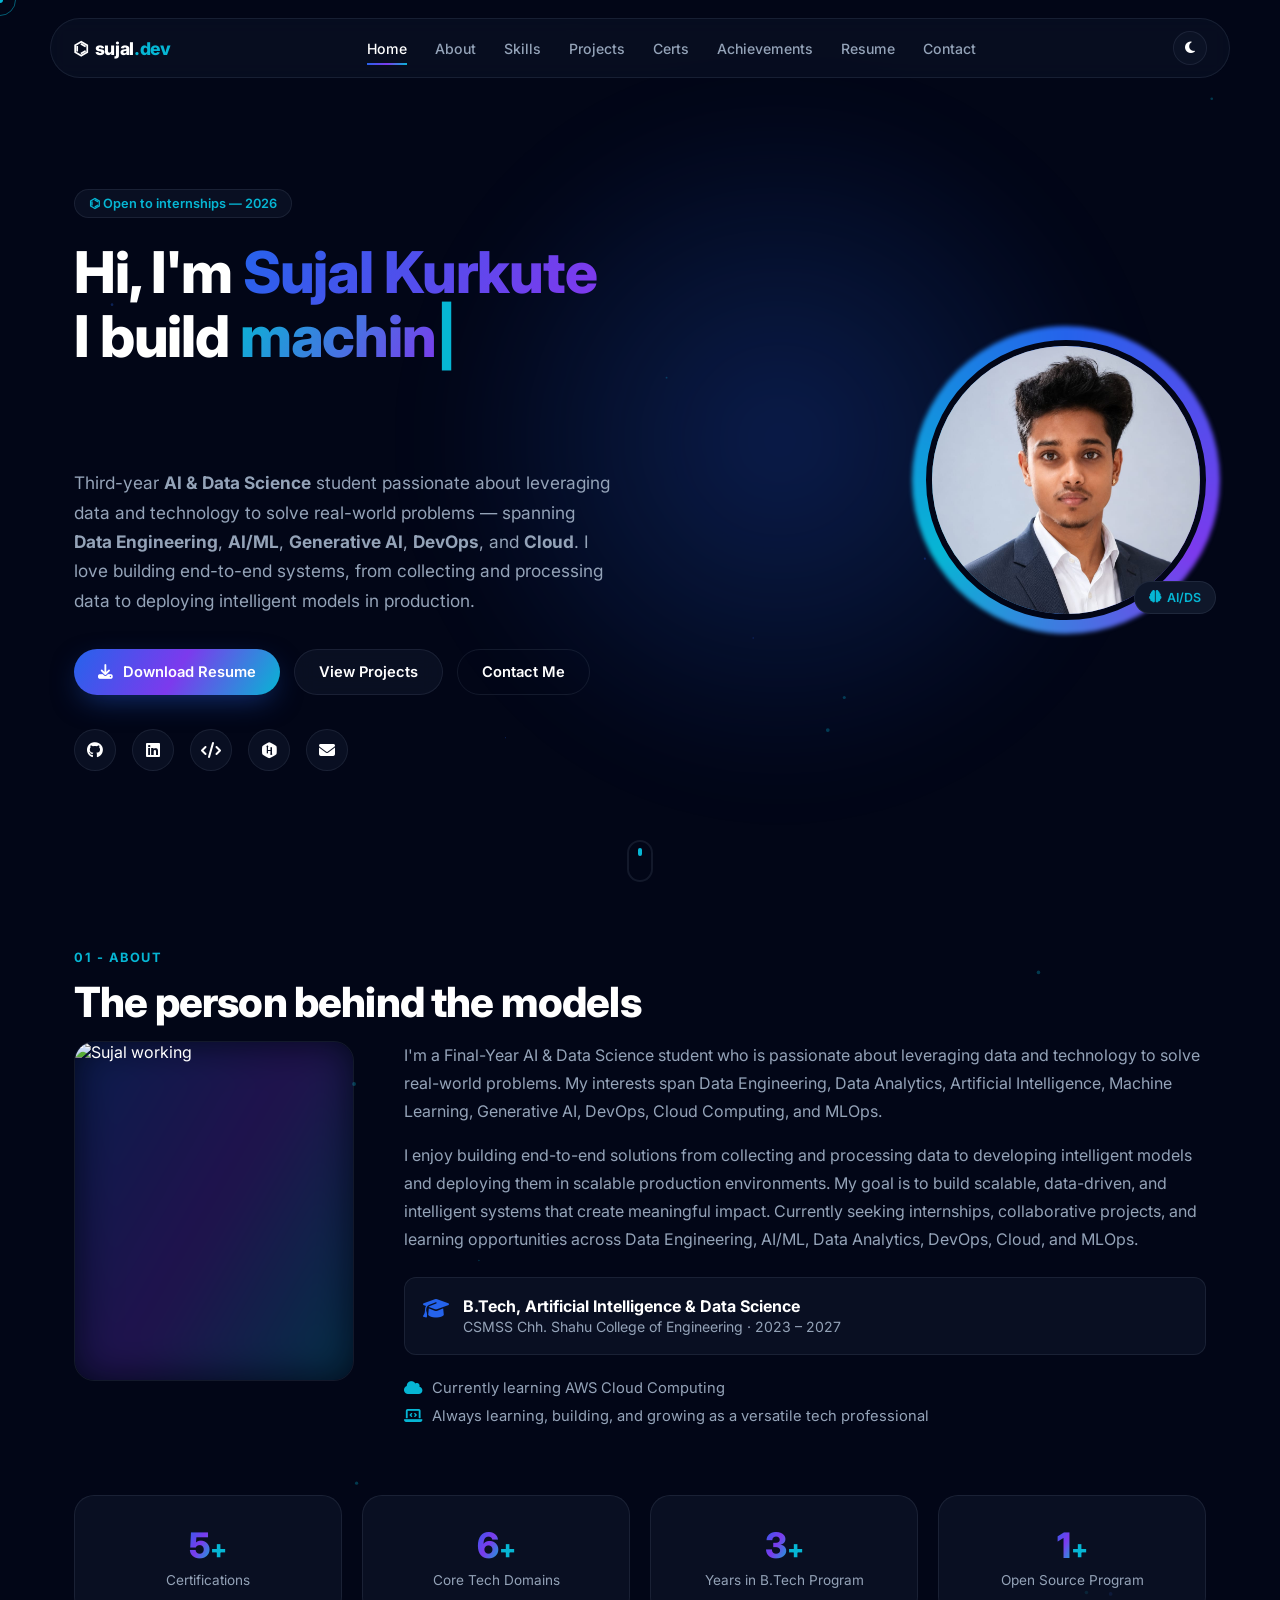
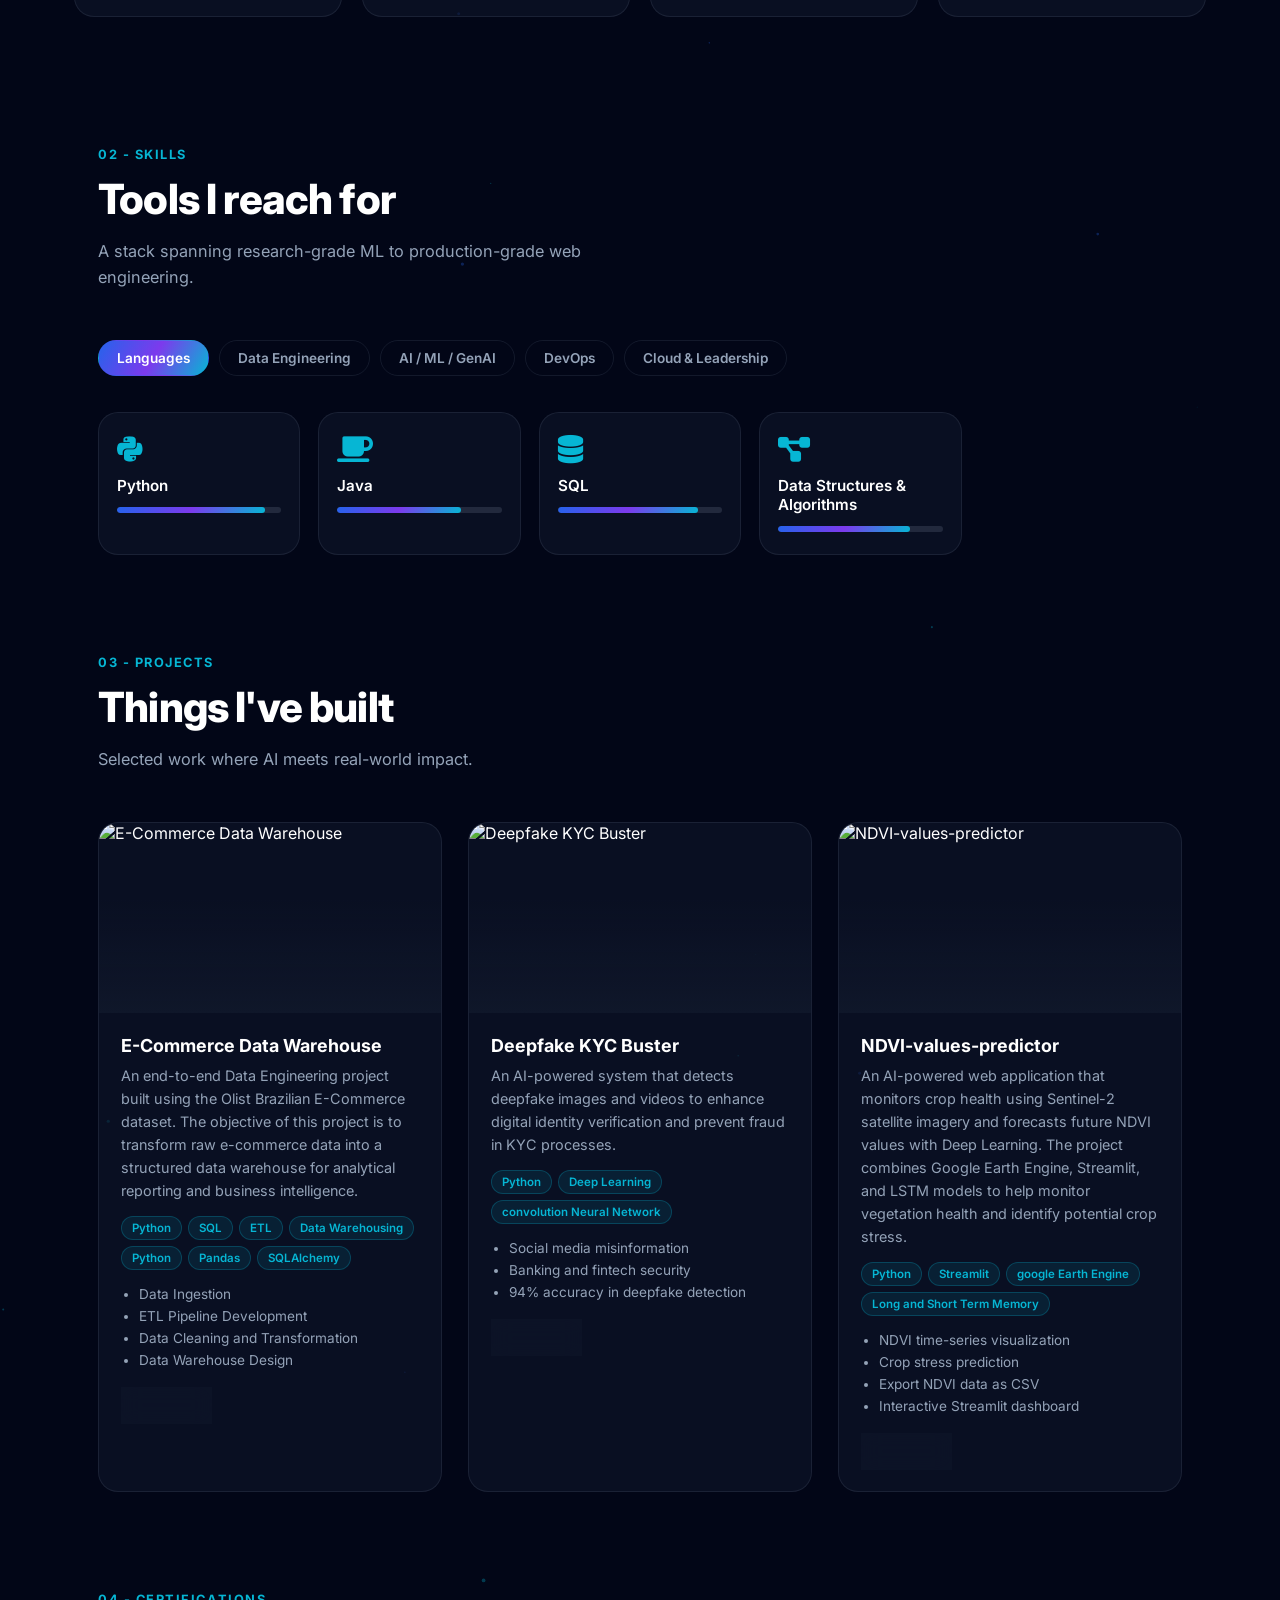
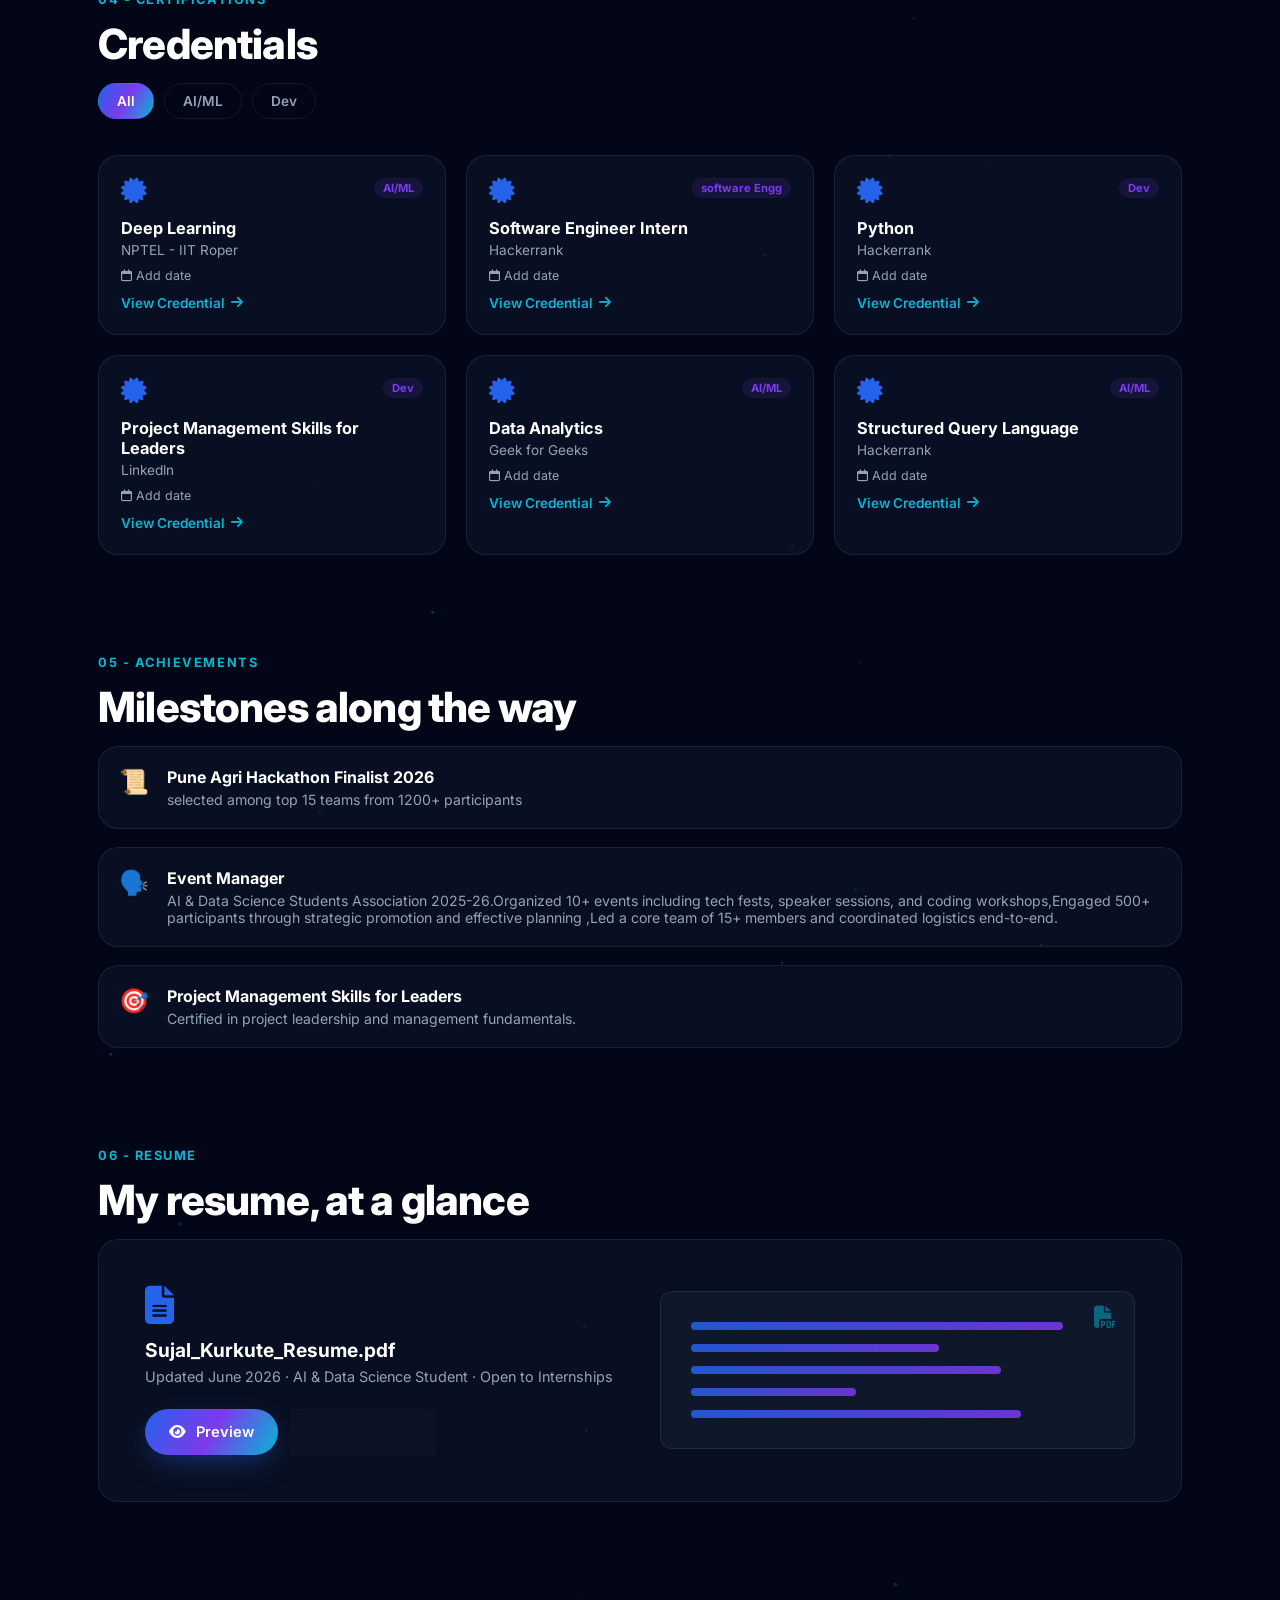
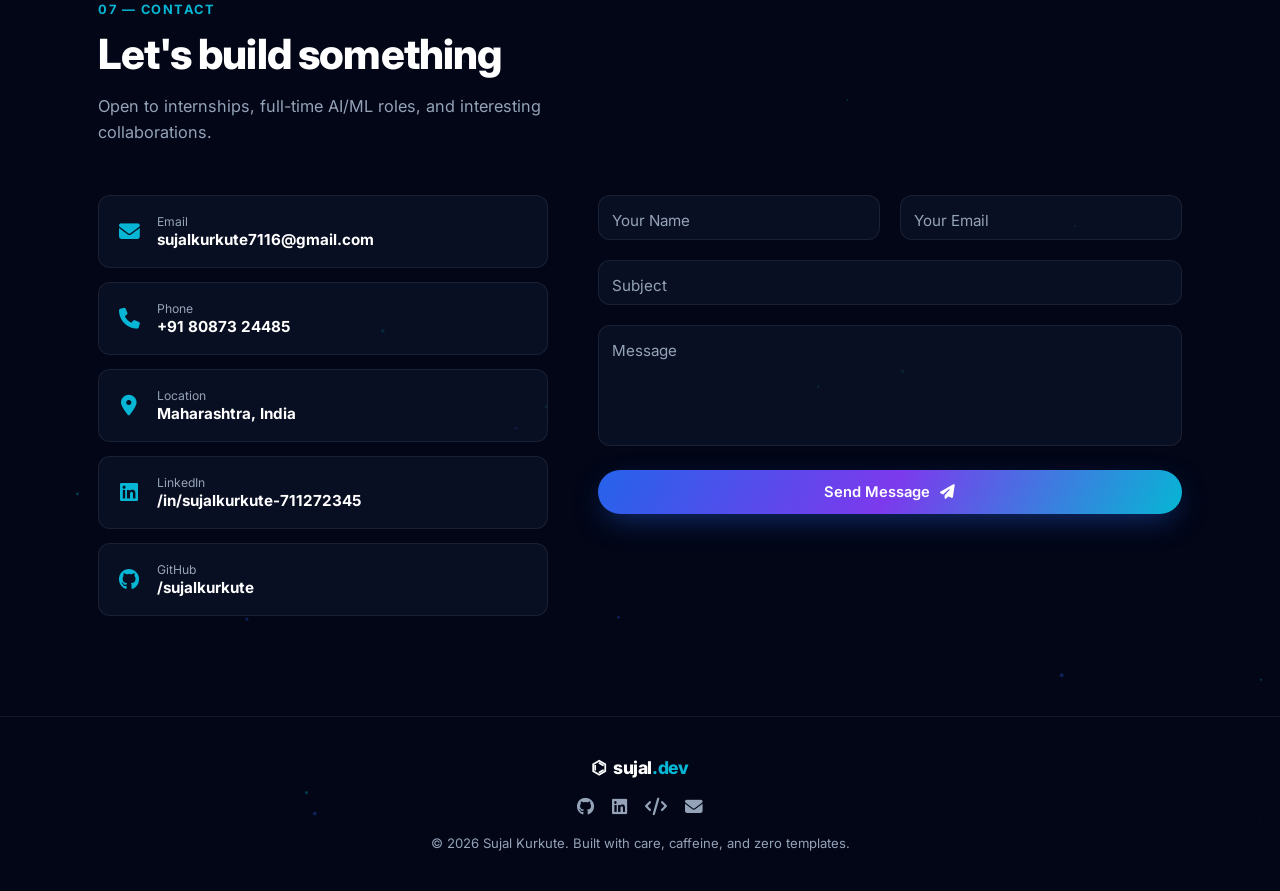
==== commit 238d61c5: "updated description" ====
--- a/index.html
+++ b/index.html
@@ -3,8 +3,8 @@
 <head>
 <meta charset="UTF-8">
 <meta name="viewport" content="width=device-width, initial-scale=1.0">
-<title>Sujal Kurkute — AI & Data Science Student | Data Engineering · AI/ML · GenAI</title>
-<meta name="description" content="Portfolio of Sujal Kurkute, Third-Year AI & Data Science student specializing in Data Engineering, AI/ML, Generative AI, DevOps, and Cloud. Open to internships.">
+<title>Sujal Kurkute - Portfolio </title>
+<meta name="description" content="Portfolio of Sujal Kurkute, Final Year AI & Data Science student specializing in Data Engineering, AI/ML, Generative AI, DevOps, and Cloud. Open to internships.">
 <meta property="og:title" content="Sujal Kurkute — AI & Data Science Student">
 <meta property="og:description" content="Data Engineering • AI/ML • Generative AI • DevOps • Cloud — building end-to-end intelligent systems. Open to internships.">
 <meta property="og:type" content="website">
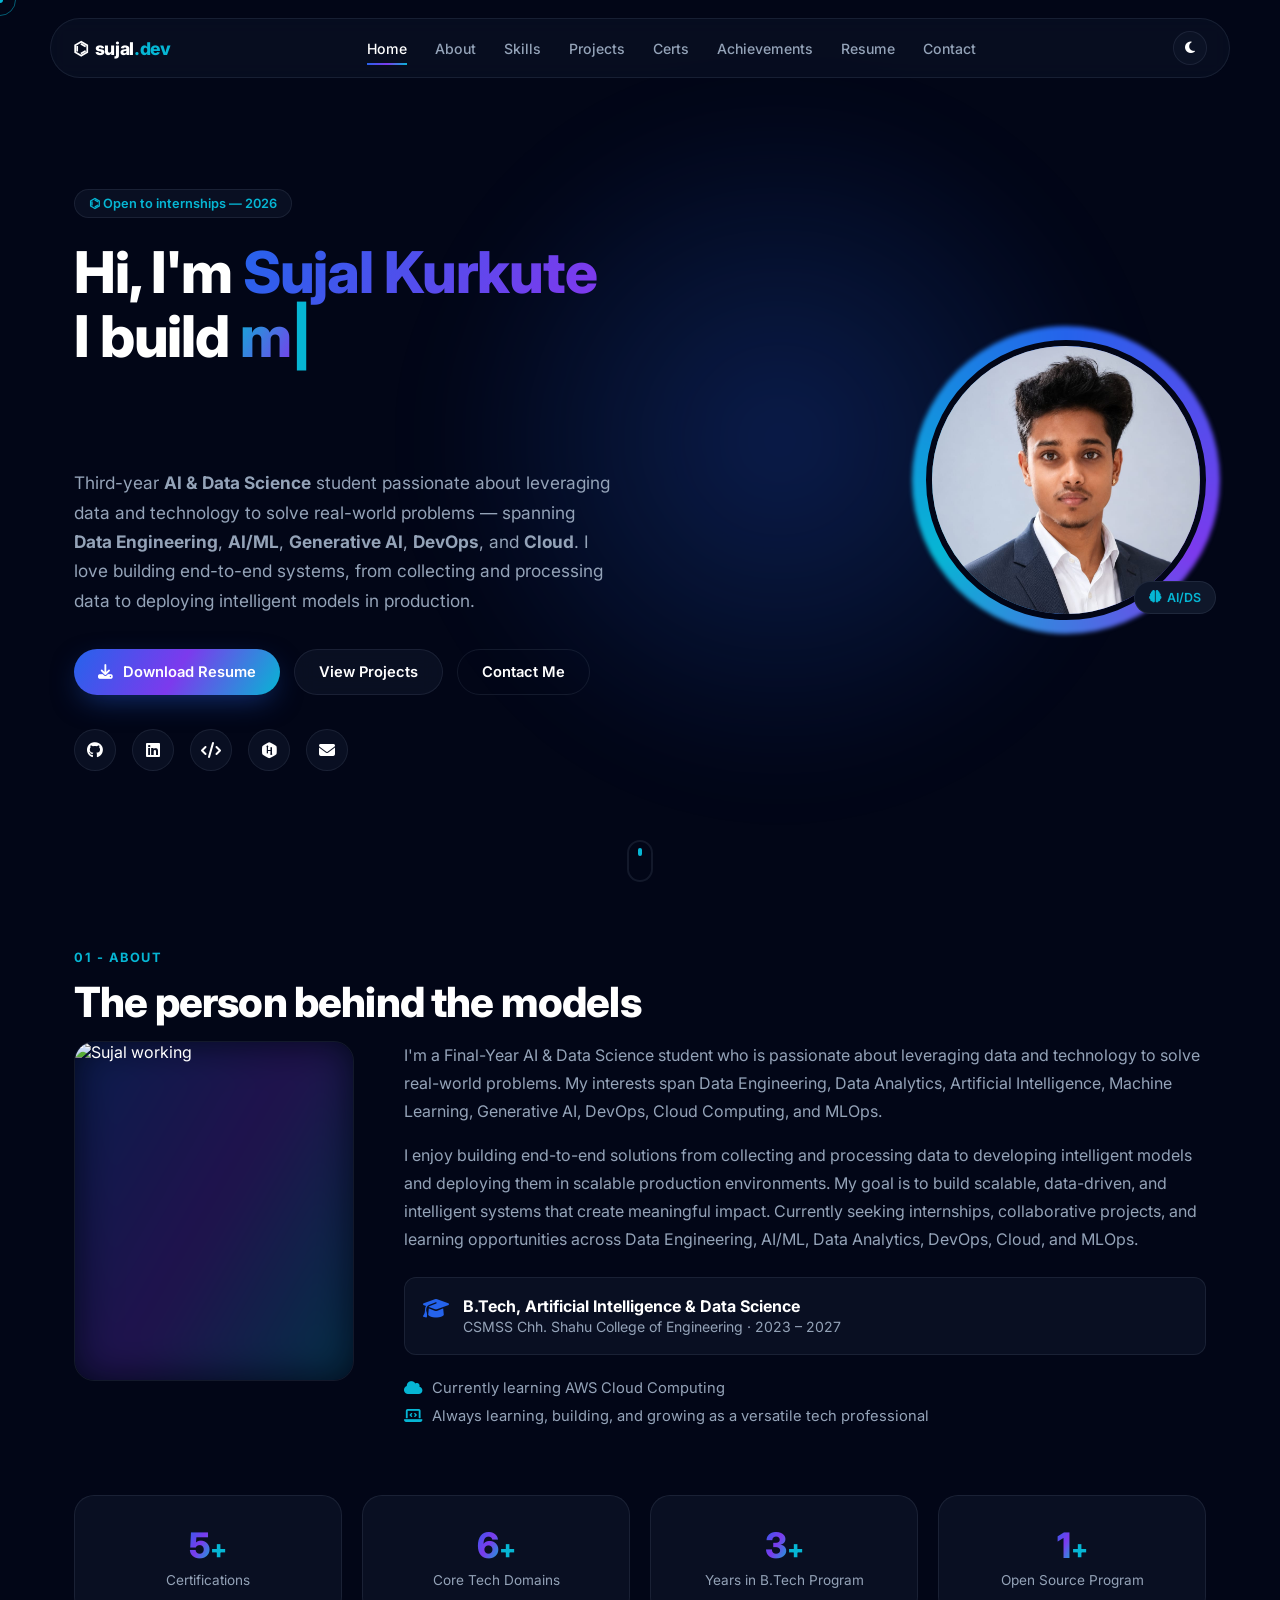
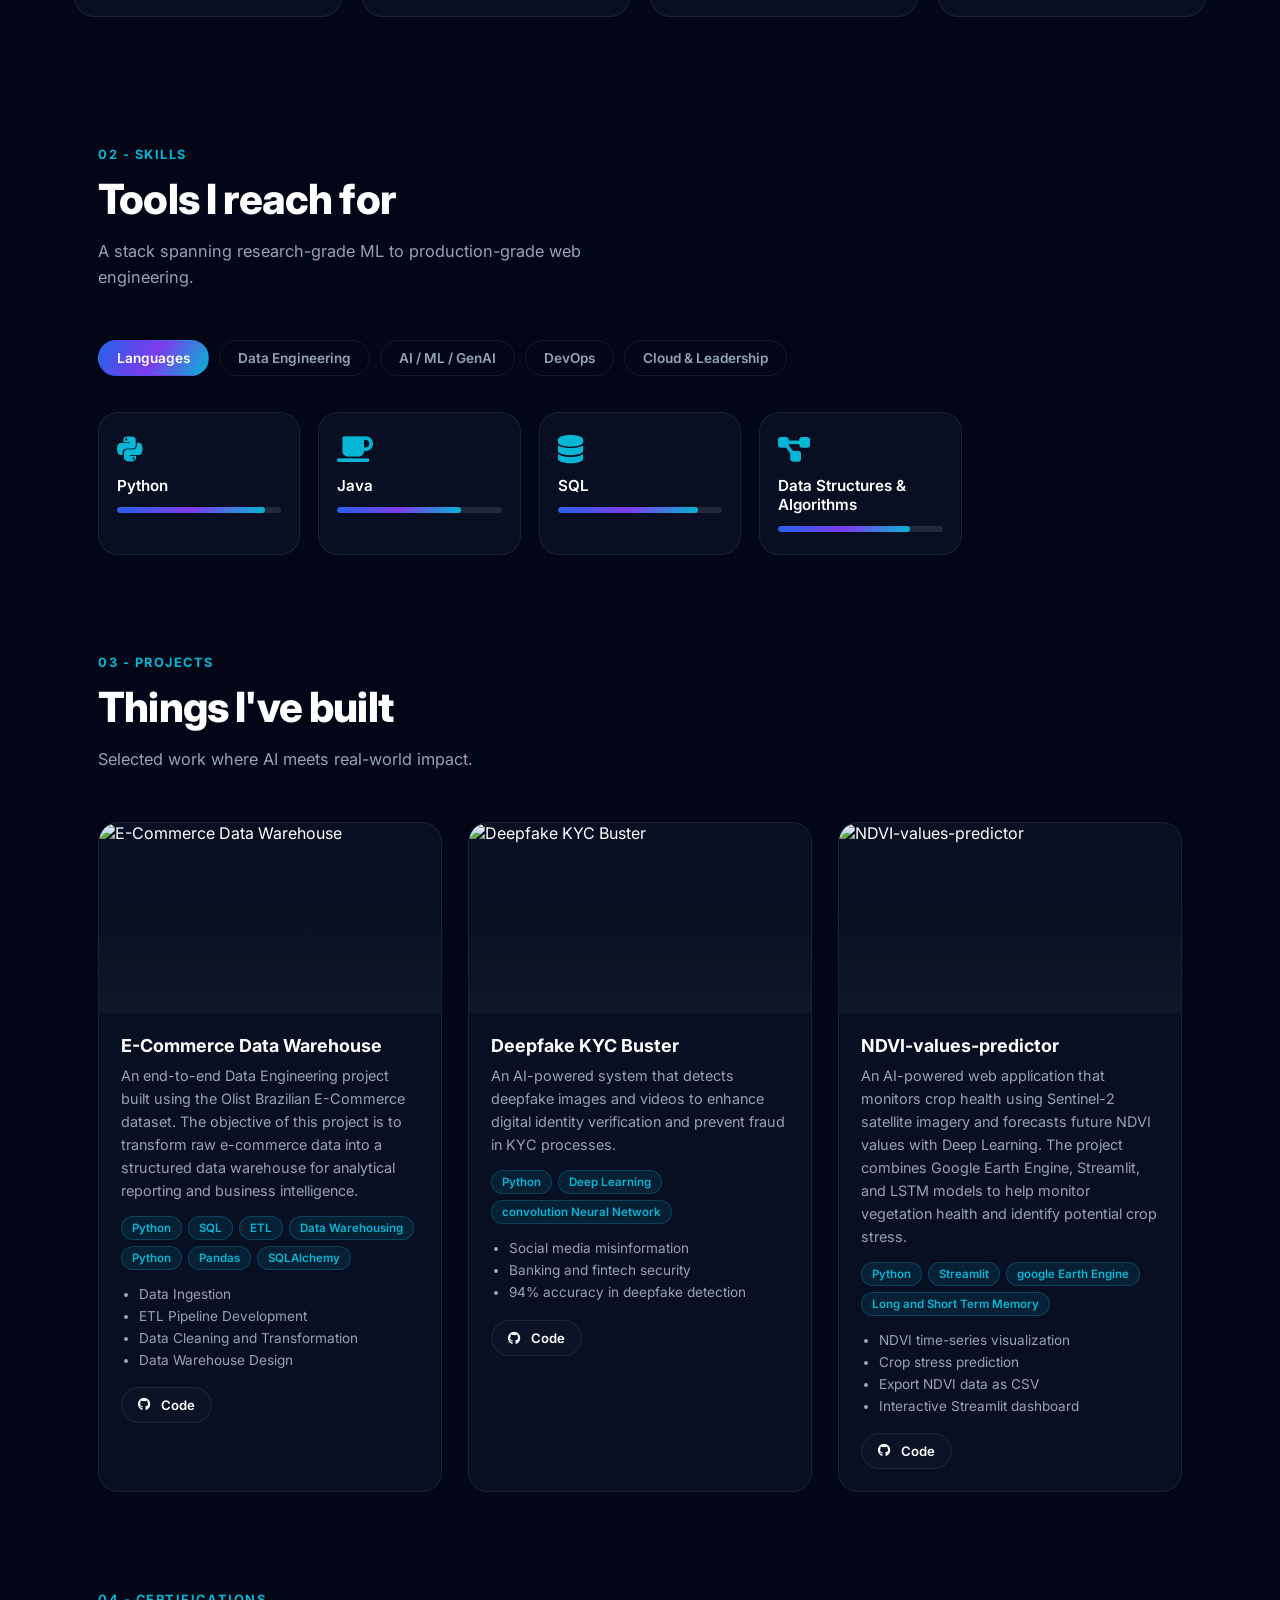
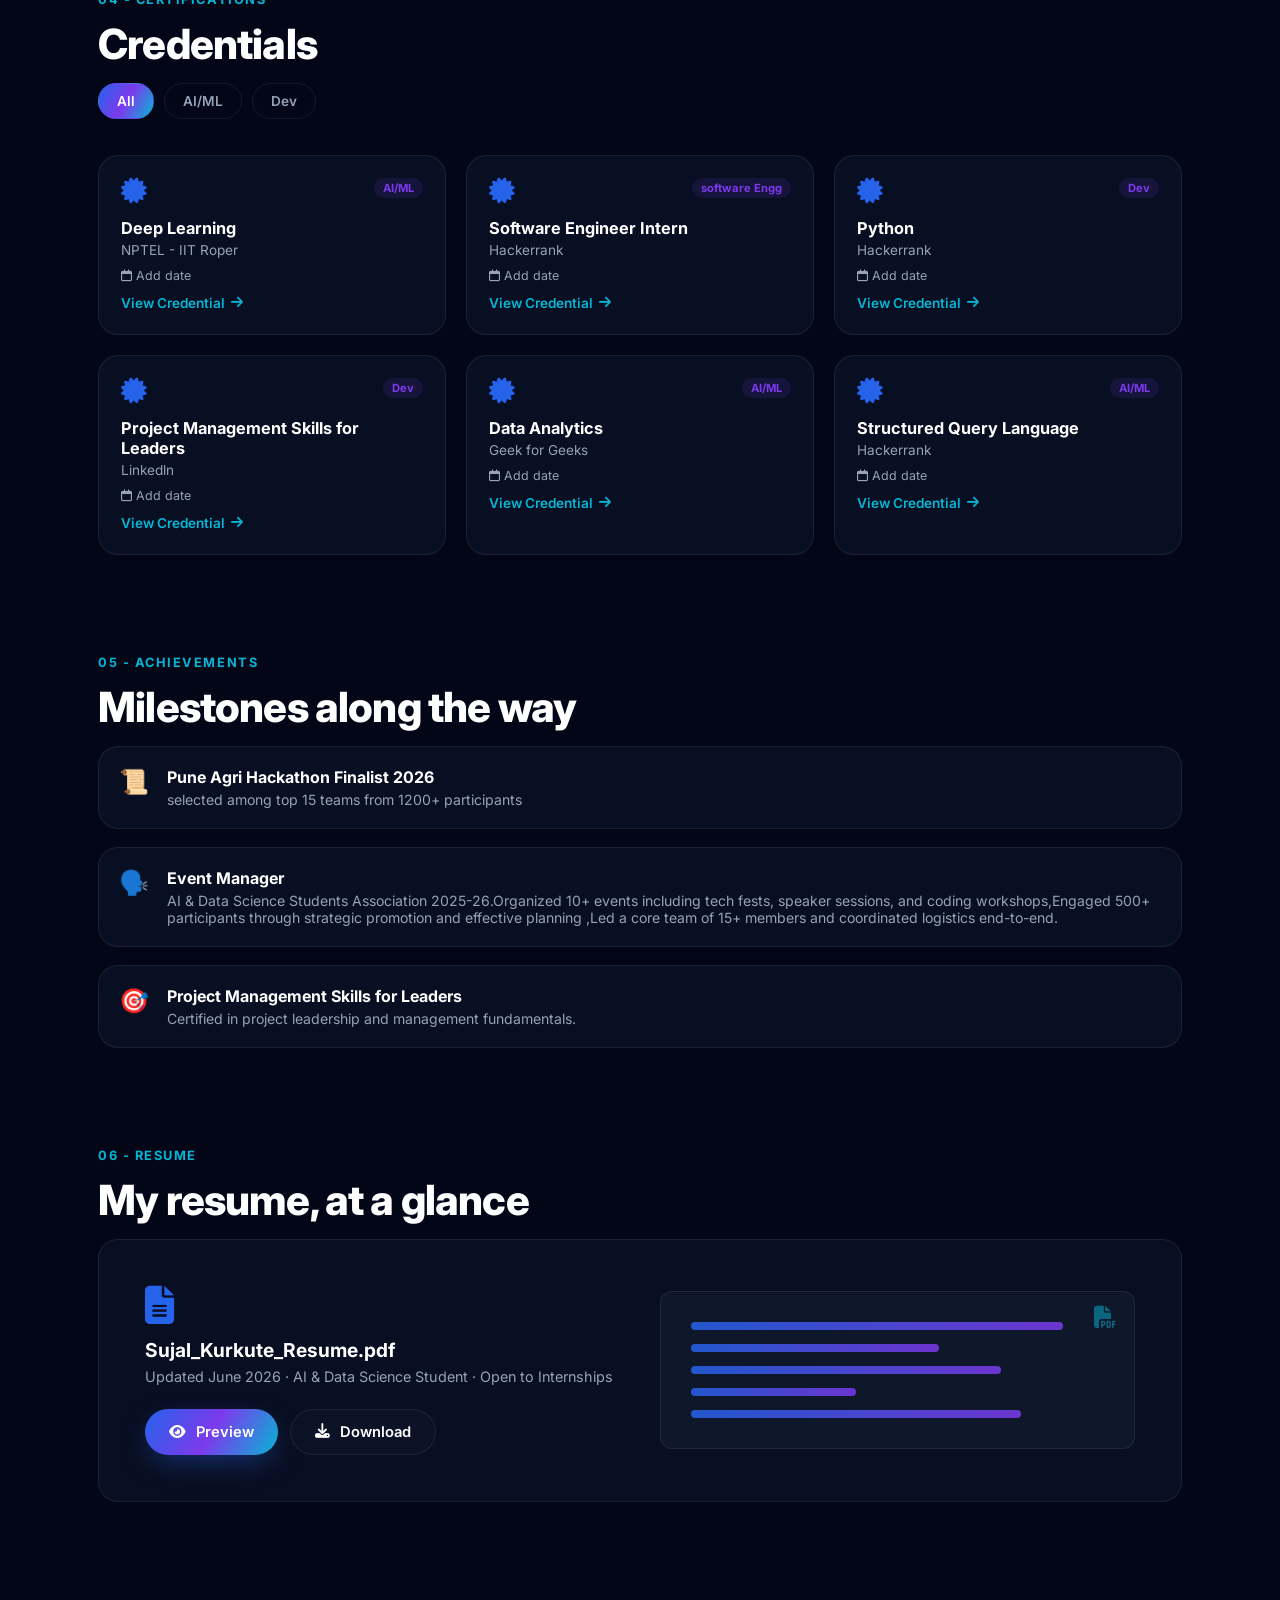
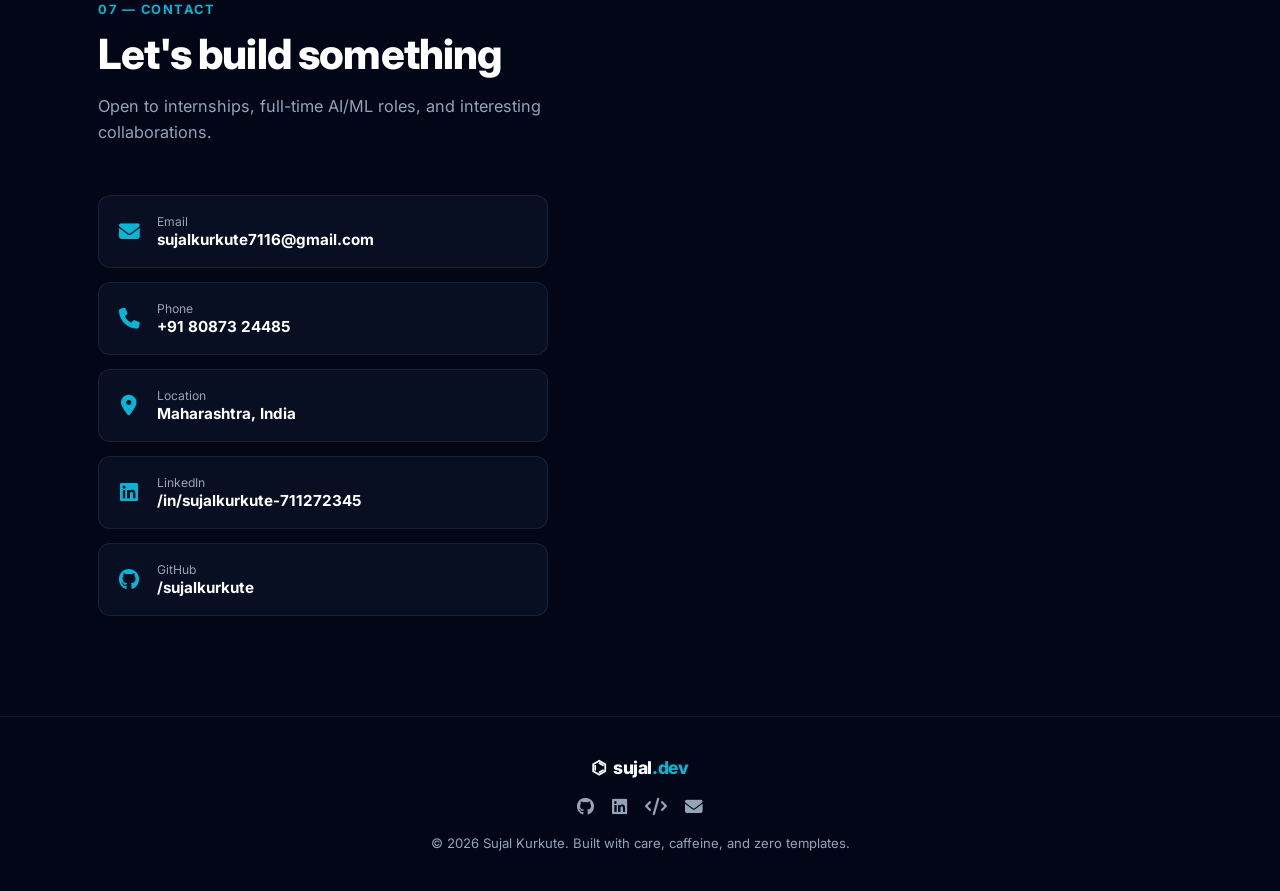
==== commit c5ec3d03: "update the contacts" ====
--- a/index.html
+++ b/index.html
@@ -266,33 +266,7 @@
       </a>
     </div>
 
-    <form class="contact-form reveal" id="contact-form">
-      <div class="form-row">
-        <div class="form-field">
-          <input type="text" id="name" required placeholder=" ">
-          <label for="name">Your Name</label>
-        </div>
-        <div class="form-field">
-          <input type="email" id="email" required placeholder=" ">
-          <label for="email">Your Email</label>
-        </div>
-      </div>
-      <div class="form-field">
-        <input type="text" id="subject" required placeholder=" ">
-        <label for="subject">Subject</label>
-      </div>
-      <div class="form-field">
-        <textarea id="message" rows="5" required placeholder=" "></textarea>
-        <label for="message">Message</label>
-      </div>
-      <button type="submit" class="btn btn-primary btn-submit">
-        <span class="btn-submit-text">Send Message</span>
-        <i class="fa-solid fa-paper-plane"></i>
-      </button>
-      <div class="form-success" id="form-success">
-        <i class="fa-solid fa-circle-check"></i> Message sent! I'll get back to you soon.
-      </div>
-    </form>
+    
   </div>
 </section>
 
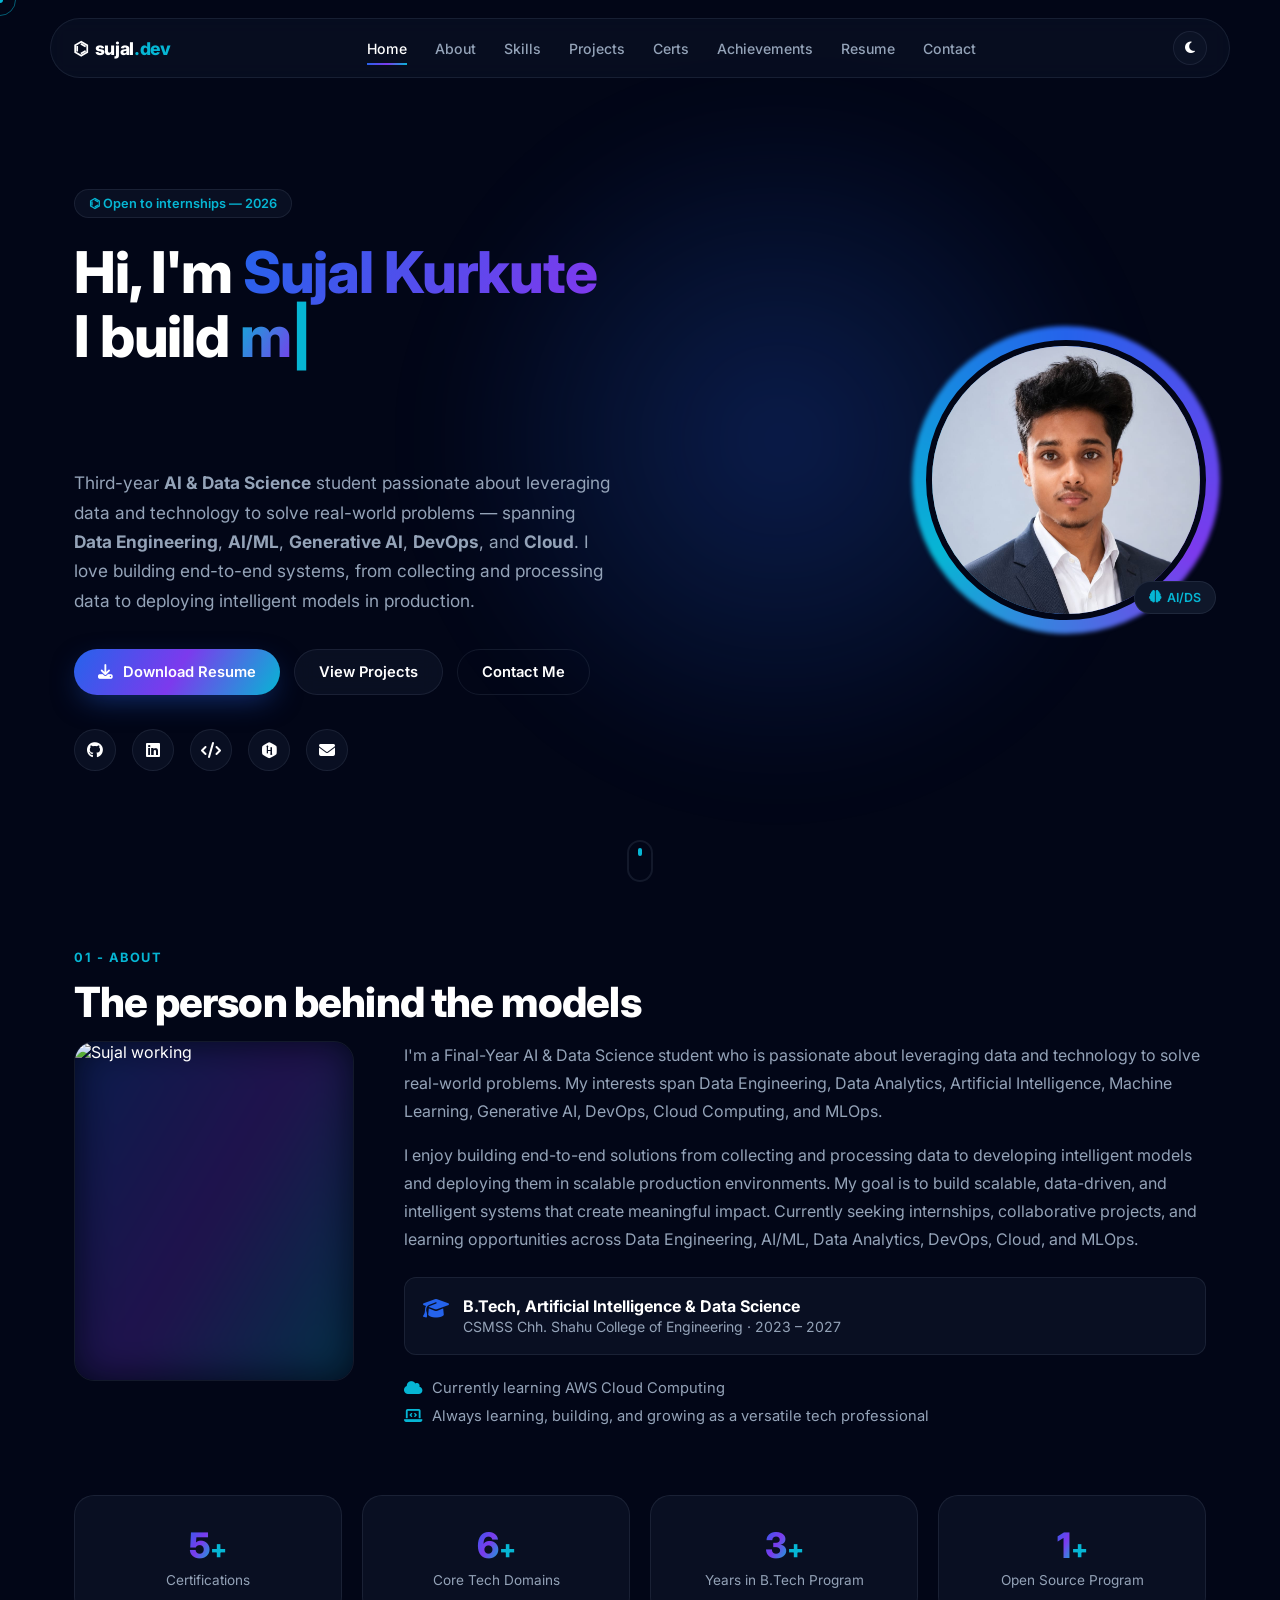
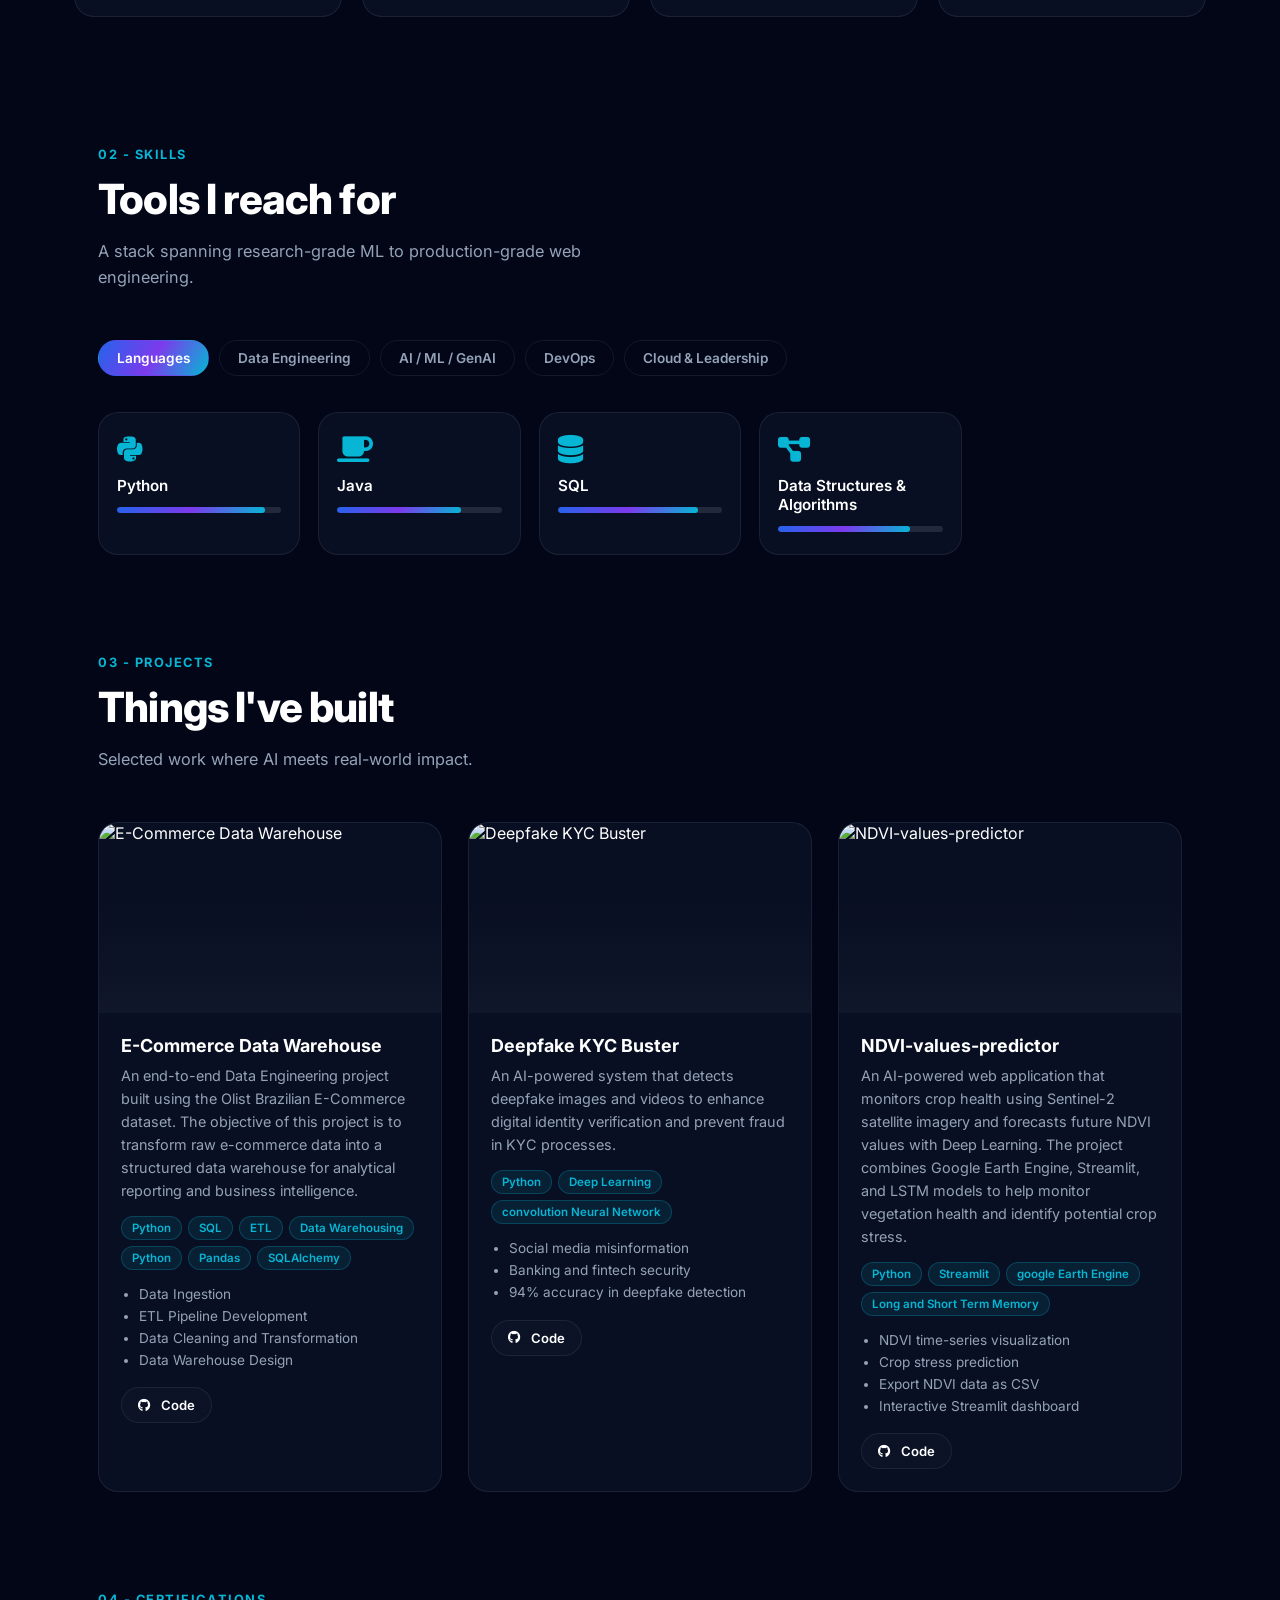
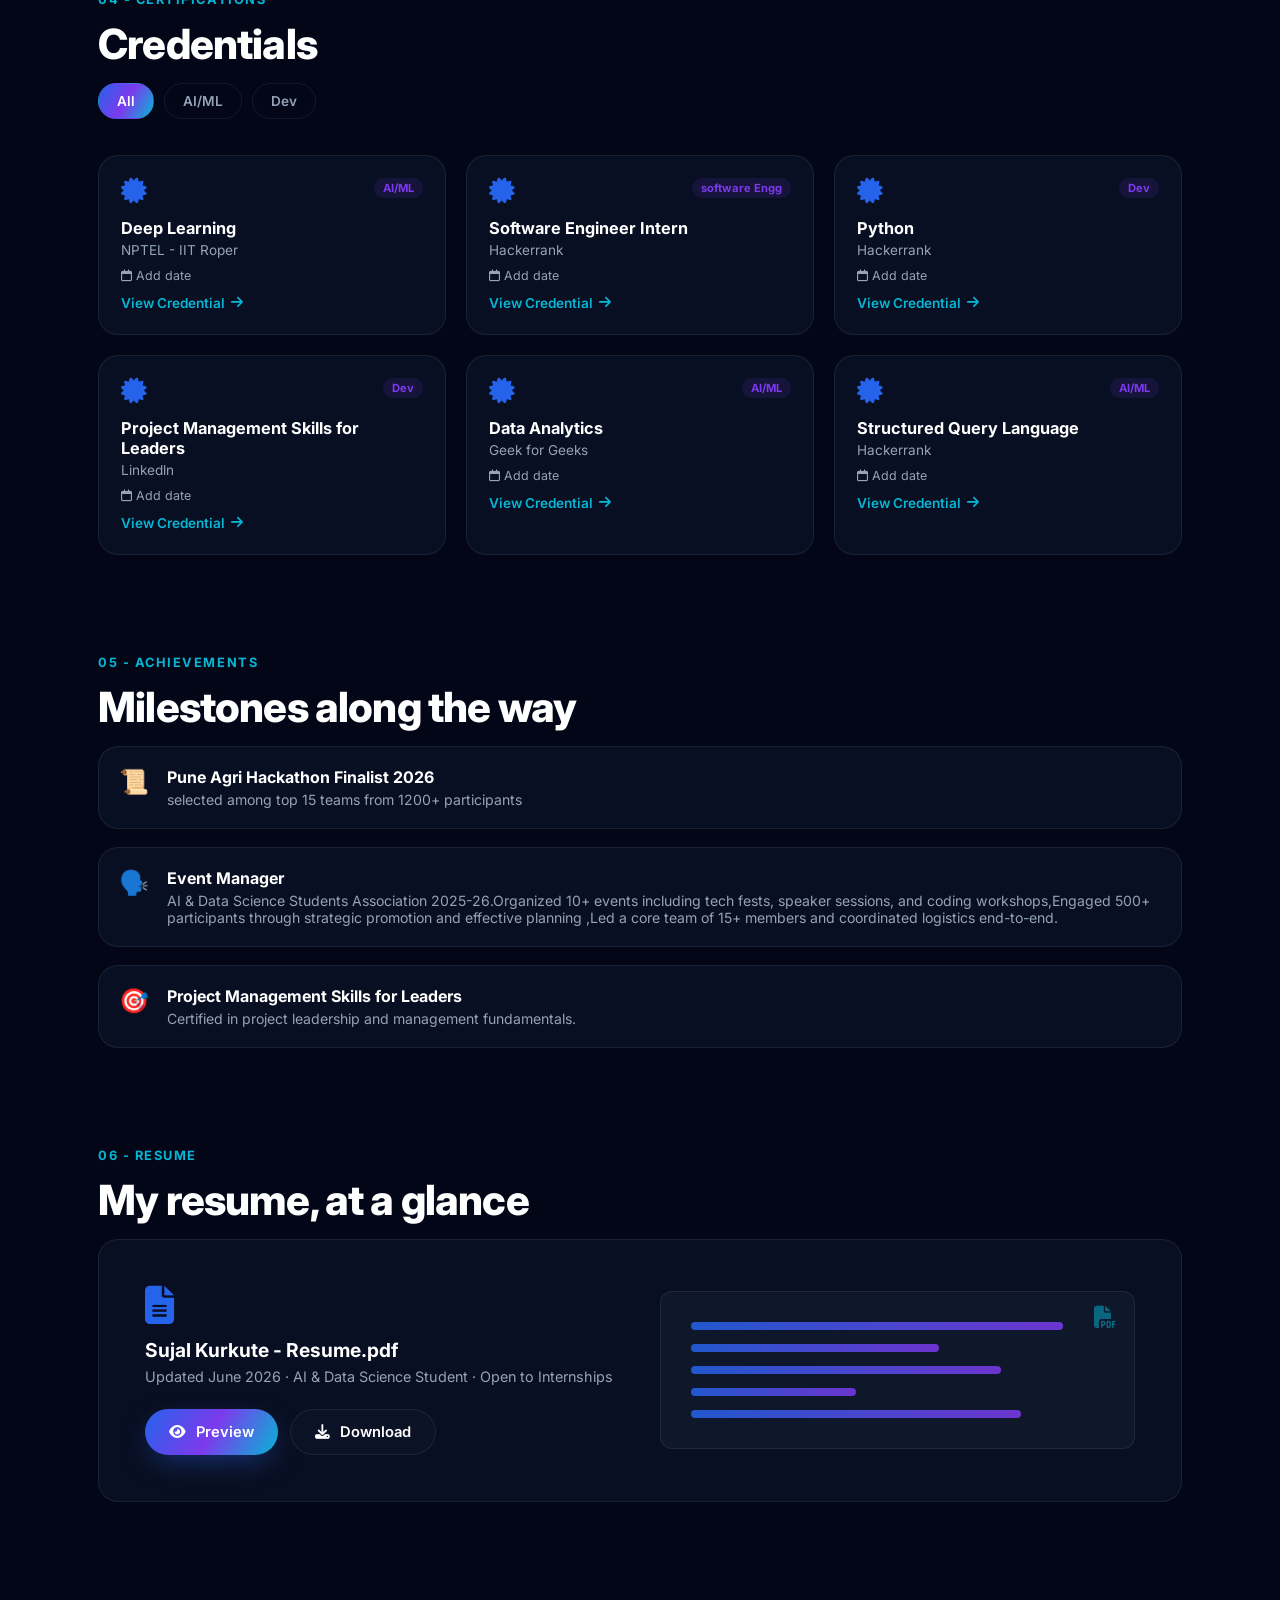
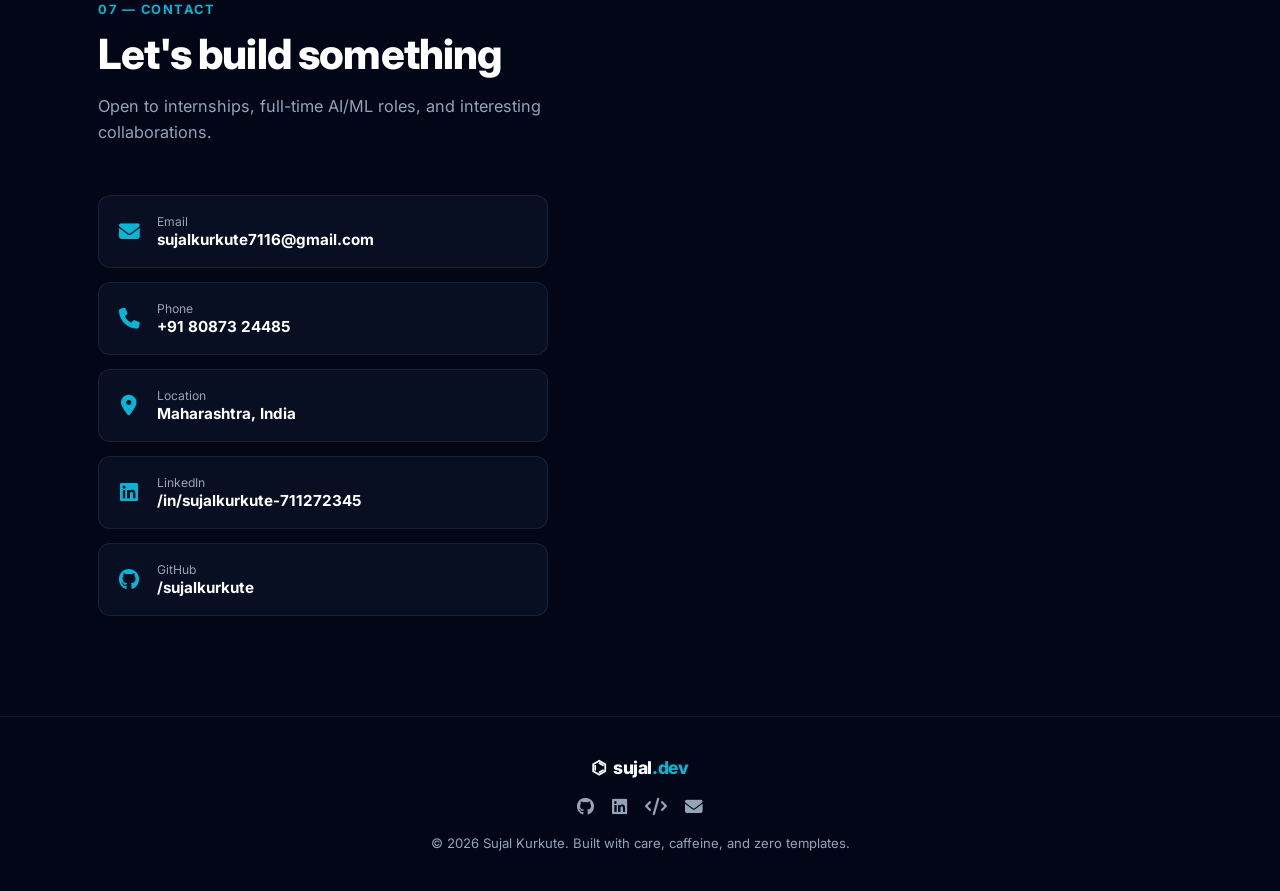
==== commit b78cf2cf: "update script.js" ====
--- a/index.html
+++ b/index.html
@@ -218,11 +218,11 @@
   <div class="resume-card reveal">
     <div class="resume-card-left">
       <i class="fa-solid fa-file-lines resume-icon"></i>
-      <h3>Sujal_Kurkute_Resume.pdf</h3>
+      <h3>Sujal Kurkute - Resume.pdf</h3>
       <p>Updated June 2026 · AI & Data Science Student · Open to Internships</p>
       <div class="resume-actions">
         <a href="#" class="btn btn-primary" id="preview-resume-btn"><i class="fa-solid fa-eye"></i> Preview</a>
-        <a href="assets/resume.pdf" download class="btn btn-glass"><i class="fa-solid fa-download"></i> Download</a>
+        <a href="assets/Sujal Kurkute - Resume.pdf" download class="btn btn-glass"><i class="fa-solid fa-download"></i> Download</a>
       </div>
     </div>
     <div class="resume-card-right">
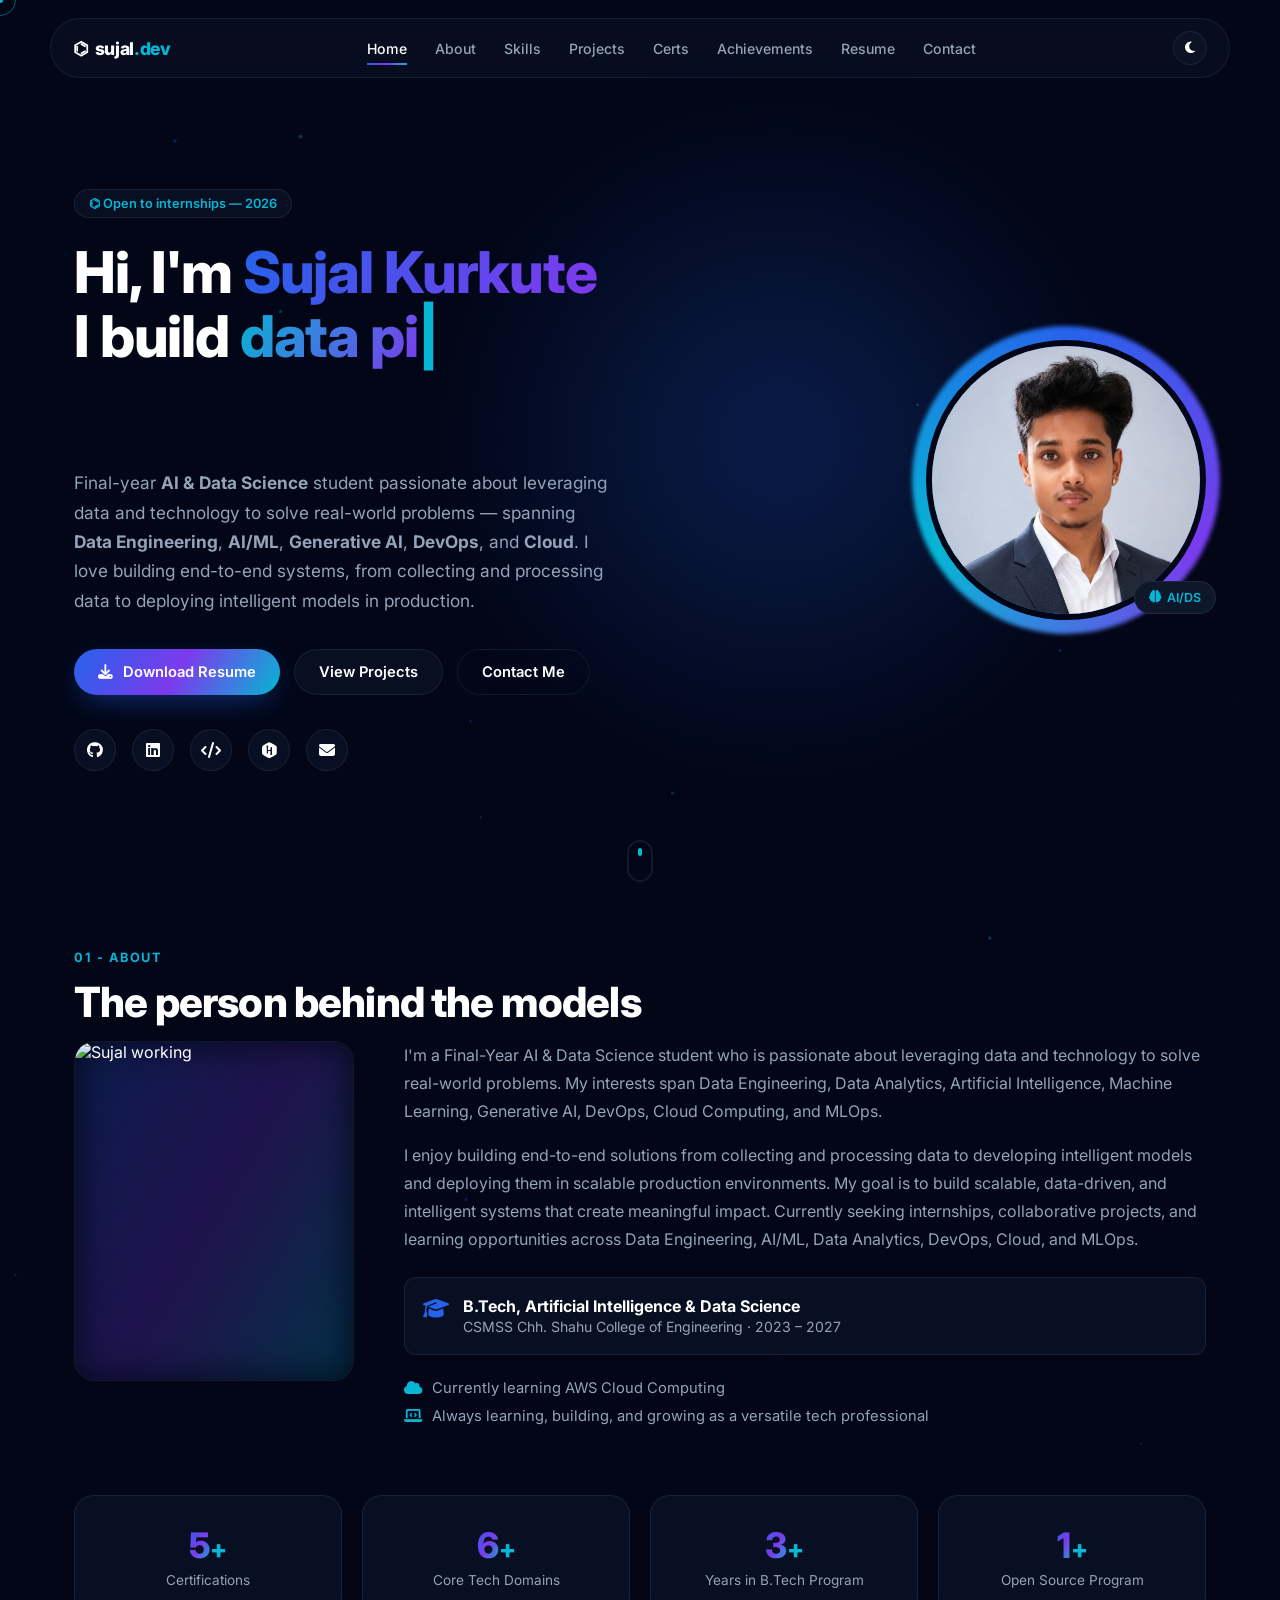
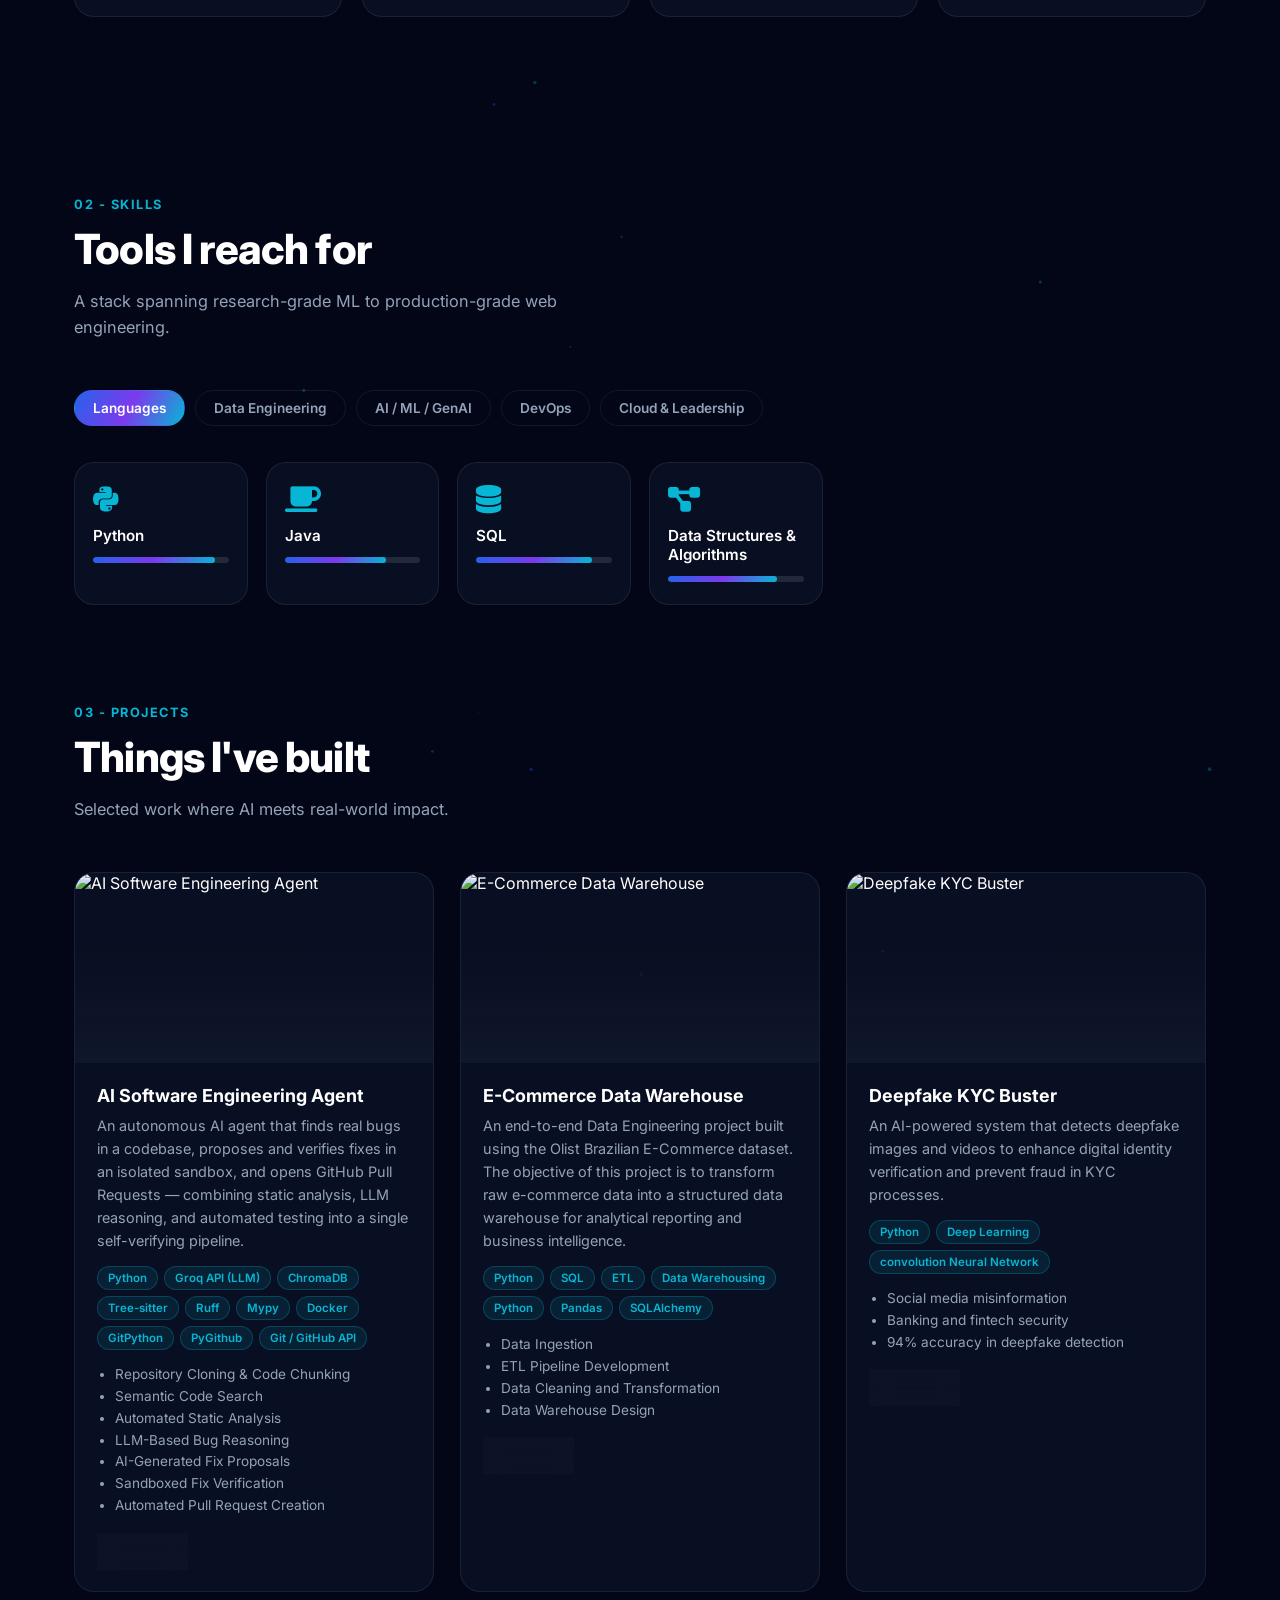
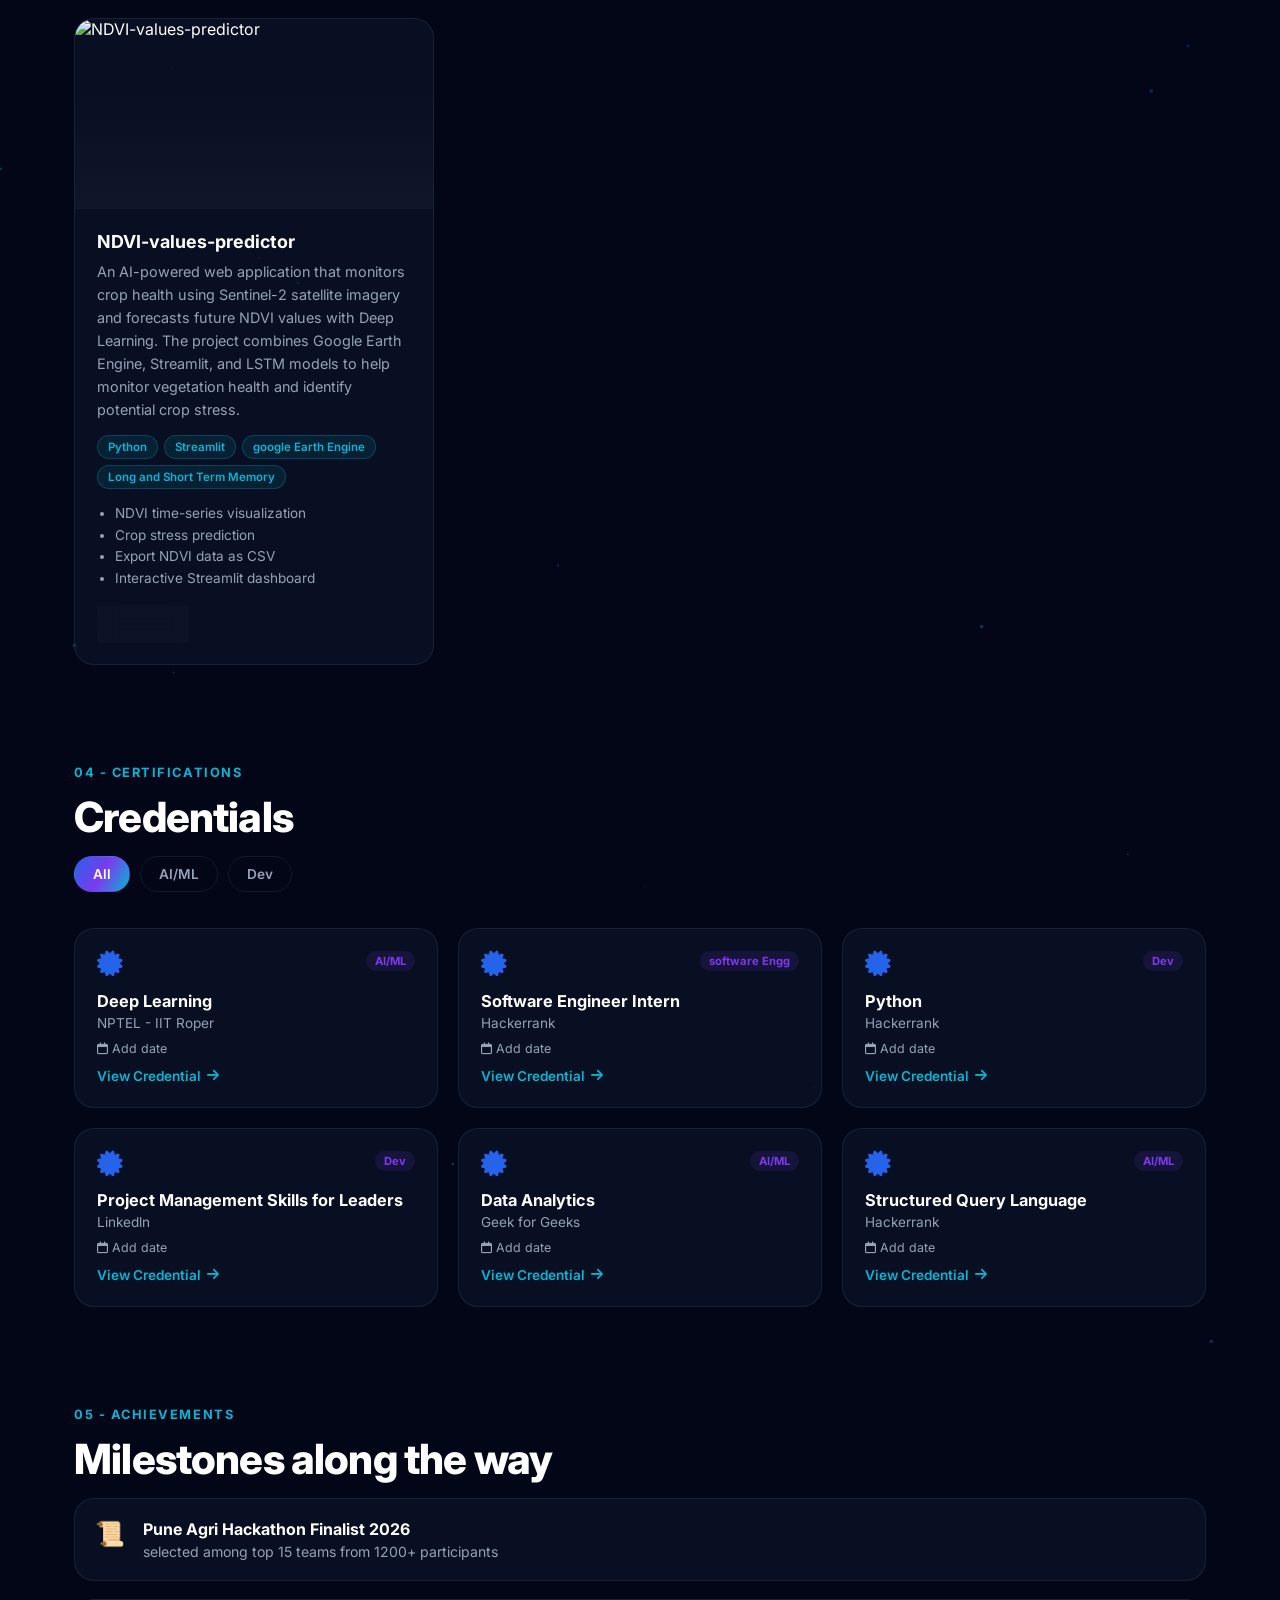
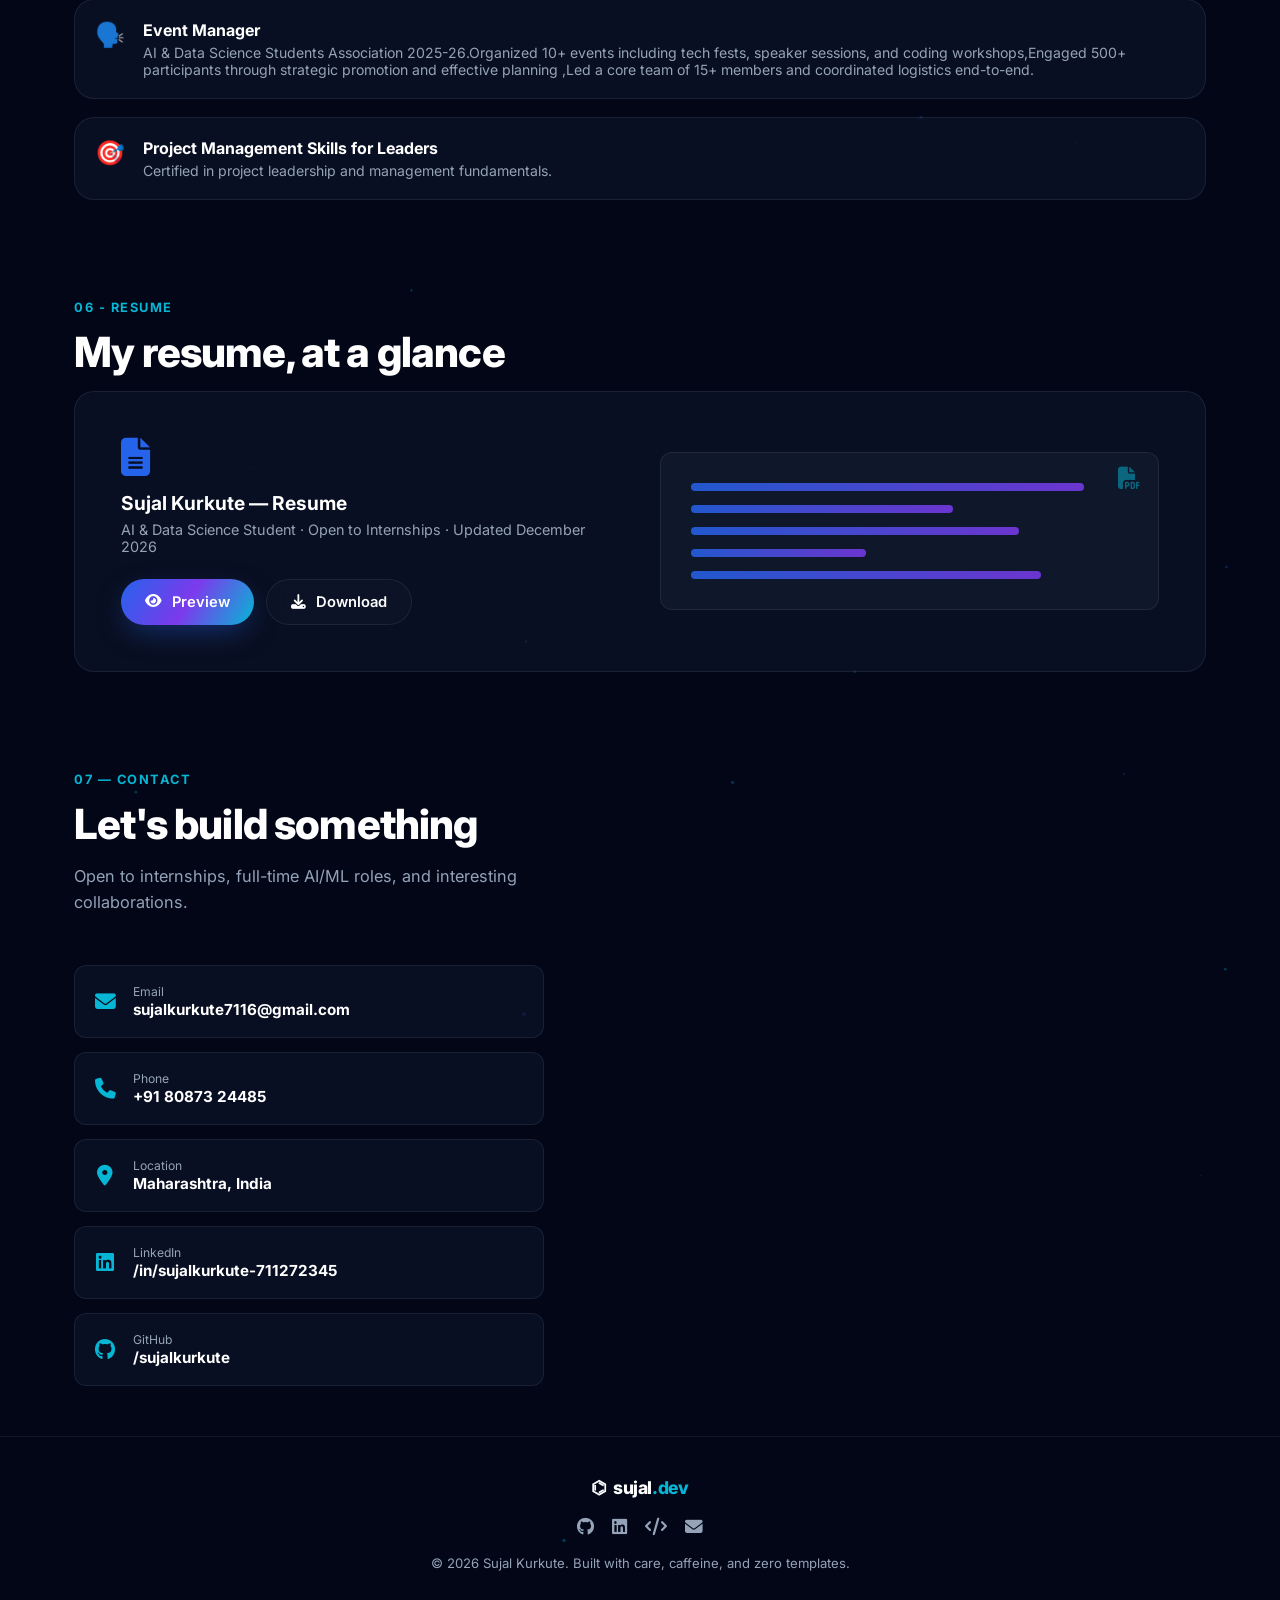
==== commit a113f2c5: "new feature updated" ====
--- a/index.html
+++ b/index.html
@@ -83,15 +83,15 @@
       <span class="hero-line hero-typed">I build <span id="typed" class="grad-text-2"></span><span class="cursor-blink">|</span></span>
     </h1>
     <p class="hero-sub reveal">
-      Third-year <b>AI &amp; Data Science</b> student passionate about leveraging data and technology to solve real-world problems — spanning <b>Data Engineering</b>, <b>AI/ML</b>, <b>Generative AI</b>, <b>DevOps</b>, and <b>Cloud</b>. I love building end-to-end systems, from collecting and processing data to deploying intelligent models in production.
+      Final-year <b>AI &amp; Data Science</b> student passionate about leveraging data and technology to solve real-world problems — spanning <b>Data Engineering</b>, <b>AI/ML</b>, <b>Generative AI</b>, <b>DevOps</b>, and <b>Cloud</b>. I love building end-to-end systems, from collecting and processing data to deploying intelligent models in production.
     </p>
     <div class="hero-cta reveal">
-      <a href="#resume" class="btn btn-primary"><i class="fa-solid fa-download"></i> Download Resume</a>
+      <a href="resume/Sujal-Kurkute-Resume.pdf" download class="btn btn-primary"><i class="fa-solid fa-download"></i> Download Resume</a>
       <a href="#projects" class="btn btn-glass">View Projects</a>
       <a href="#contact" class="btn btn-ghost">Contact Me</a>
     </div>
     <div class="hero-socials reveal">
-      <a href="https://github.com/" target="_blank" rel="noopener" aria-label="GitHub"><i class="fa-brands fa-github"></i></a>
+      <a href="https://github.com/sujalkurkute" target="_blank" rel="noopener" aria-label="GitHub"><i class="fa-brands fa-github"></i></a>
       <a href="https://www.linkedin.com/in/sujalkurkute-711272345" target="_blank" rel="noopener" aria-label="LinkedIn"><i class="fa-brands fa-linkedin"></i></a>
       <a href="https://leetcode.com/u/SujalK3123/" target="_blank" rel="noopener" aria-label="LeetCode"><i class="fa-solid fa-code"></i></a>
       <a href="https://hackerrank.com/sujalkurkute7116" target="_blank" rel="noopener" aria-label="HackerRank"><i class="fa-brands fa-hackerrank"></i></a>
@@ -160,7 +160,7 @@
       <p>Open Source Program</p>
     </div>
   </div>
-
+</section>
 
 <!-- SKILLS -->
 <section id="skills" class="section">
@@ -218,11 +218,11 @@
   <div class="resume-card reveal">
     <div class="resume-card-left">
       <i class="fa-solid fa-file-lines resume-icon"></i>
-      <h3>Sujal Kurkute - Resume.pdf</h3>
-      <p>Updated June 2026 · AI & Data Science Student · Open to Internships</p>
+      <h3>Sujal Kurkute — Resume</h3>
+      <p>AI & Data Science Student · Open to Internships<span id="resume-updated"></span></p>
       <div class="resume-actions">
-        <a href="#" class="btn btn-primary" id="preview-resume-btn"><i class="fa-solid fa-eye"></i> Preview</a>
-        <a href="assets/Sujal Kurkute - Resume.pdf" download class="btn btn-glass"><i class="fa-solid fa-download"></i> Download</a>
+        <a href="resume/res.html" target="_blank" rel="noopener" class="btn btn-primary" id="preview-resume-btn"><i class="fa-solid fa-eye"></i> Preview</a>
+        <a href="resume/Sujal-Kurkute-Resume.pdf" download class="btn btn-glass"><i class="fa-solid fa-download"></i> Download</a>
       </div>
     </div>
     <div class="resume-card-right">
@@ -277,9 +277,9 @@
   <div class="footer-inner">
     <a href="#home" class="logo">⌬ <span>sujal<span class="accent">.dev</span></span></a>
     <div class="footer-socials">
-      <a href="https://github.com/" target="_blank" rel="noopener" aria-label="GitHub"><i class="fa-brands fa-github"></i></a>
+      <a href="https://github.com/sujalkurkute" target="_blank" rel="noopener" aria-label="GitHub"><i class="fa-brands fa-github"></i></a>
       <a href="https://www.linkedin.com/in/sujalkurkute-711272345" target="_blank" rel="noopener" aria-label="LinkedIn"><i class="fa-brands fa-linkedin"></i></a>
-      <a href="https://leetcode.com/" target="_blank" rel="noopener" aria-label="LeetCode"><i class="fa-solid fa-code"></i></a>
+      <a href="https://leetcode.com/u/SujalK3123/" target="_blank" rel="noopener" aria-label="LeetCode"><i class="fa-solid fa-code"></i></a>
       <a href="mailto:sujalkurkute7116@gmail.com" aria-label="Email"><i class="fa-solid fa-envelope"></i></a>
     </div>
     <p>© 2026 Sujal Kurkute. Built with care, caffeine, and zero templates.</p>
@@ -289,4 +289,4 @@
 
 <script src="script.js"></script>
 </body>
-</html>
+</html>
